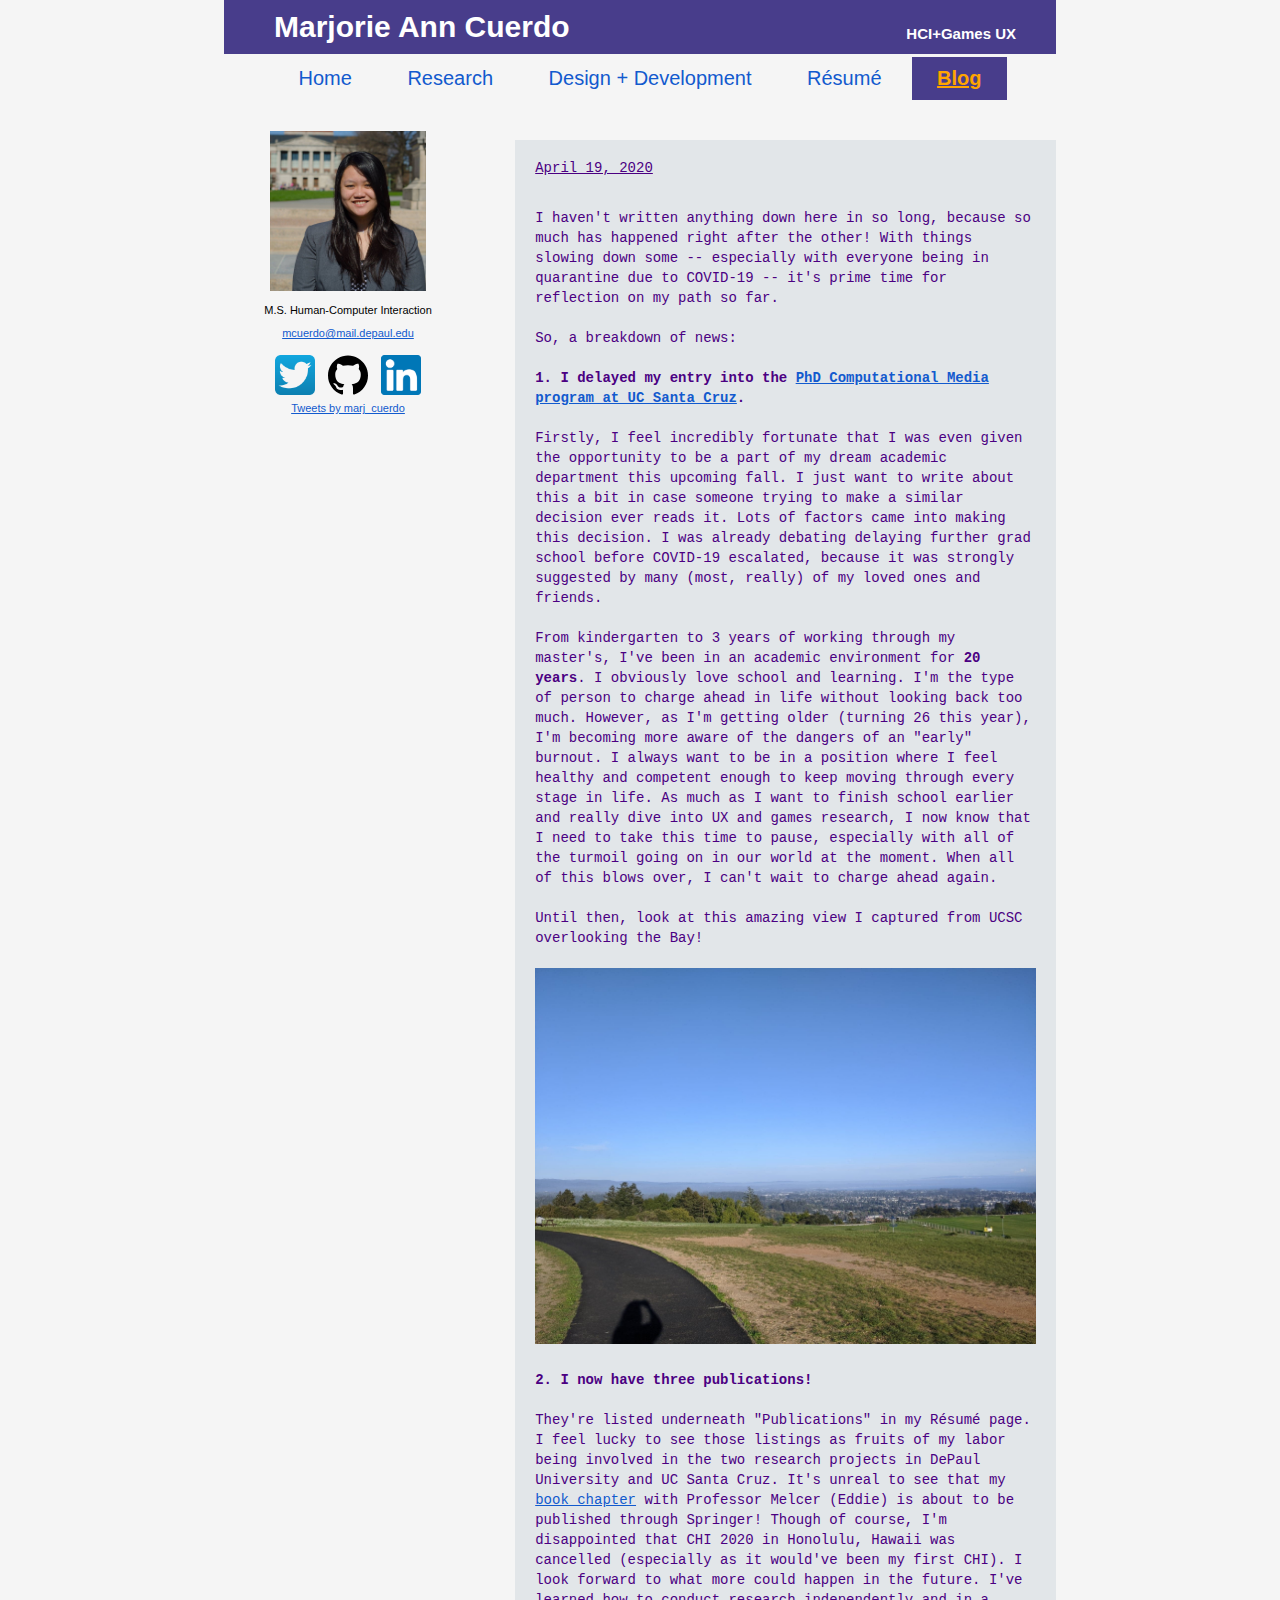
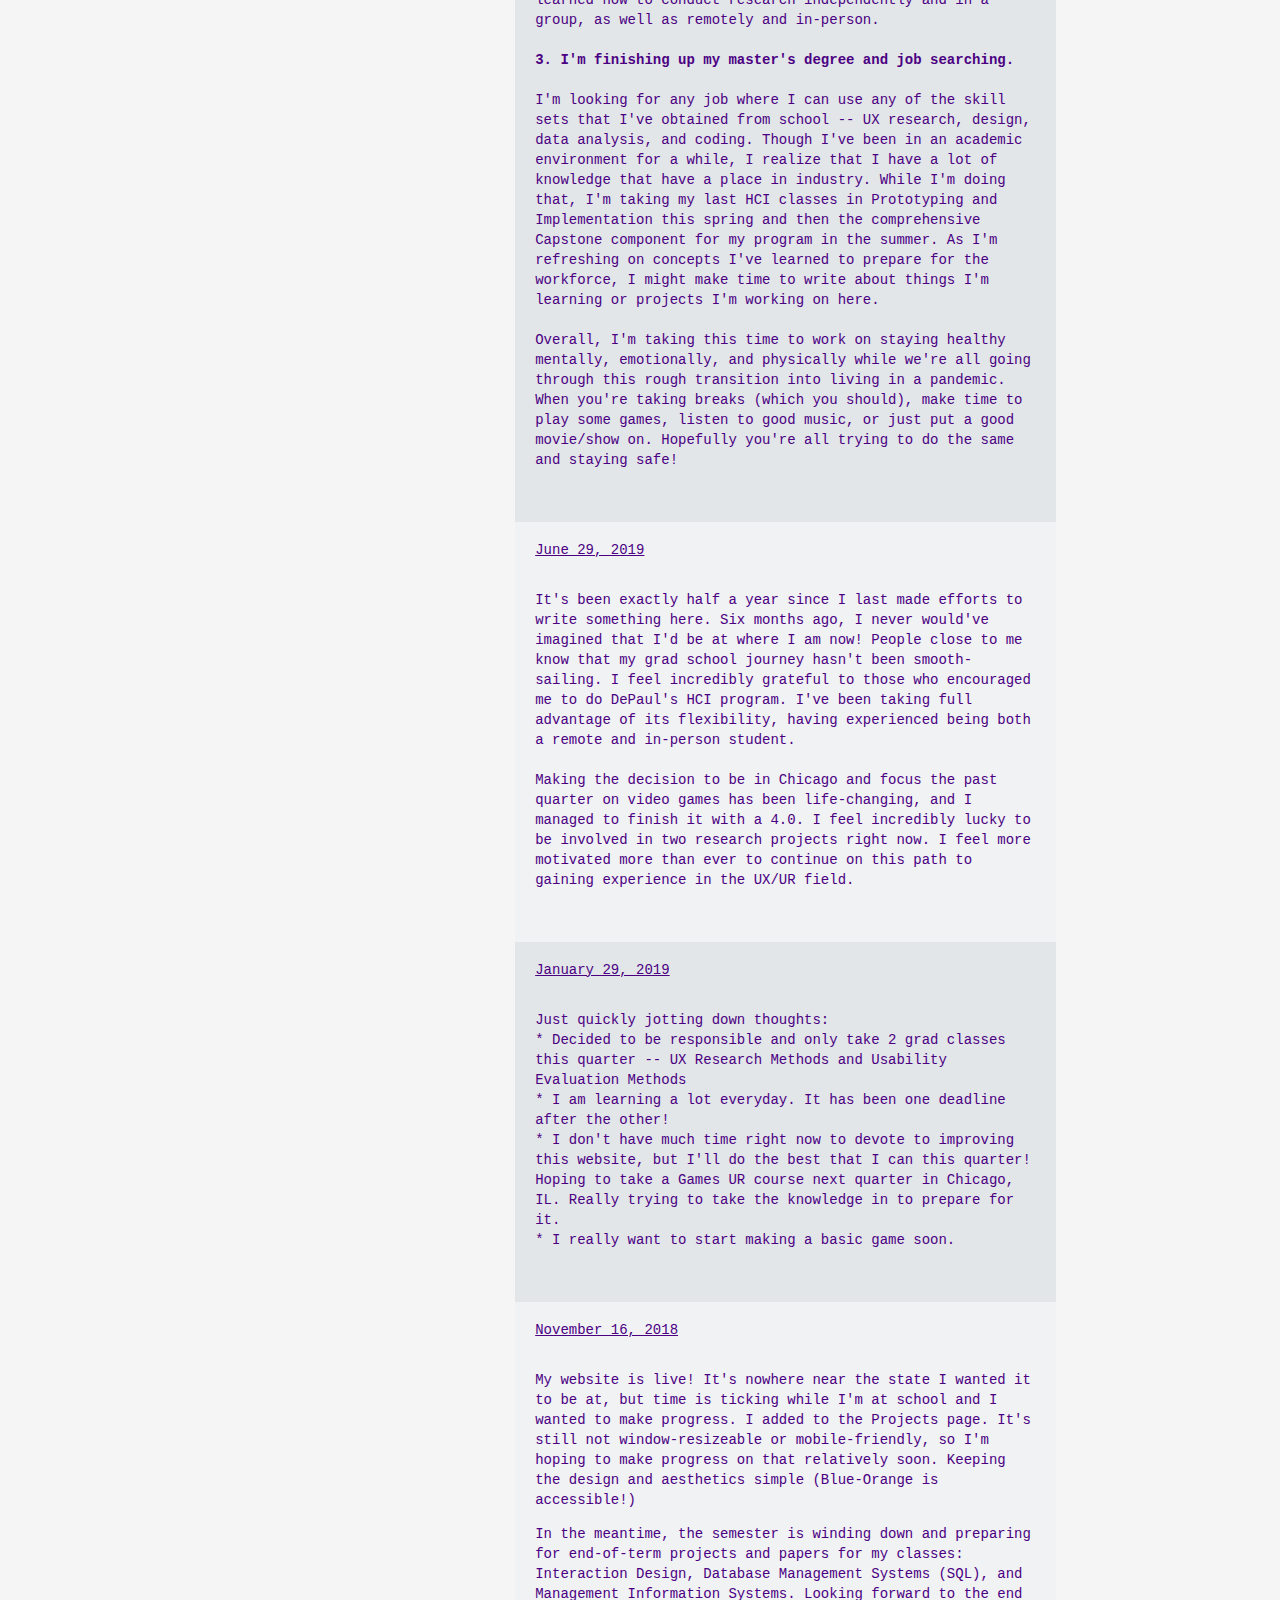
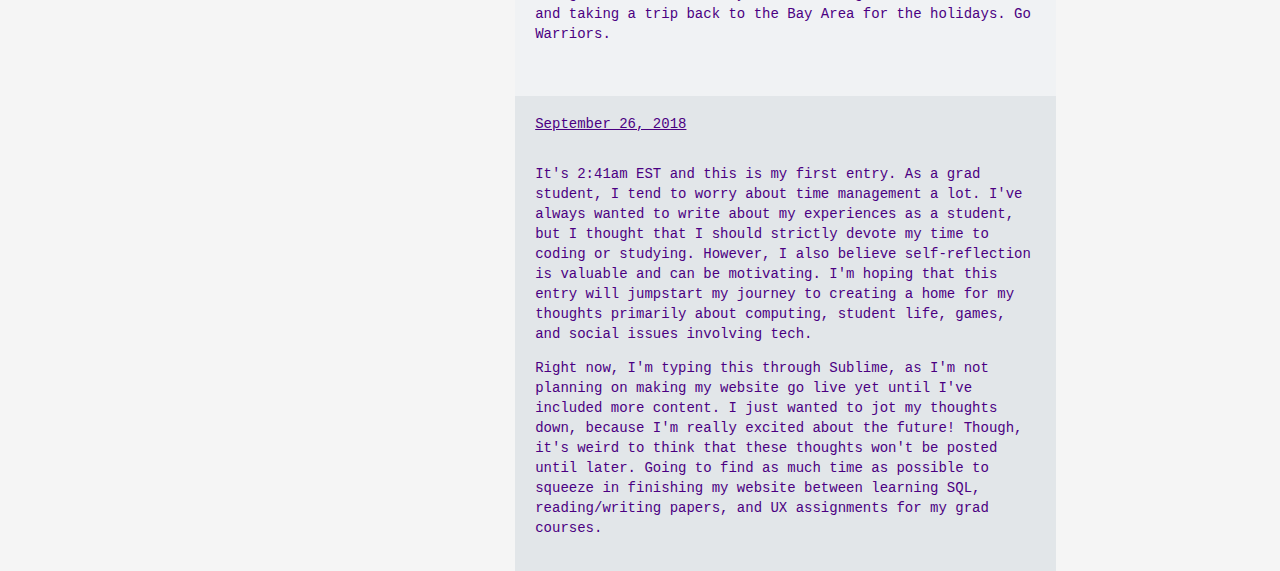
==== blog.html @ 7837b5c7 "Added new blog entry and updated resume and other info" ====
<!DOCTYPE html>
<html lang="en">
	<head>
		<meta charset="utf-8">
			<meta name="viewport" content="width=device-width, initial-scale=1.0, maximum scale=1.0, user-scalable=no">
			<meta name="description" content="Marjorie Cuerdo's website">
			<meta name="author" content=""/>
		<link rel="stylesheet" href="css/blog.css">
		<link rel="shortcut icon" href="images/cuerdo.jpg" />
<link rel="icon" href="images/cuerdo.jpg" />
		<title>Marjorie Ann Cuerdo | Blog</title>
	</head>
	<body>
		<header>
		<script src="nav.js"></script>
	</header>
			<script>			
			for (var i=0; i < document.links.length; i++) {
				if (document.links[i].href == document.URL) {
					document.links[i].className = 'highlight';
				} else if (document.URL == 'https://marjcuerdo.github.io') {
					document.links[i].className = 'highlight';
				} else if (document.links[i].href == 'https://twitter.com/marj_cuerdo?ref_src=twsrc%5Etfw') {

				} else {
					document.links[i].className = '';
				}
			}
			</script>
	<div class="wrapper">
		
		<section id="blog" name="blog">
			<div id="container">
				<div class="cont_1">
					<div id="date">April 19, 2020</div><br>
					<div id="blog_entry"><p>I haven't written anything down here in so long, because so much has happened right after the other! With things slowing down some -- especially with everyone being in quarantine due to COVID-19 -- it's prime time for reflection on my path so far.<br><br>
						So, a breakdown of news:<br><br>
						<b>1. I delayed my entry into the <a href="https://www.soe.ucsc.edu/departments/computational-media" target="_blank">PhD Computational Media program at UC Santa Cruz</a>.</b><br><br>
						 Firstly, I feel incredibly fortunate that I was even given the opportunity to be a part of my dream academic department this upcoming fall. I just want to write about this a bit in case someone trying to make a similar decision ever reads it. Lots of factors came into making this decision. I was already debating delaying further grad school before COVID-19 escalated, because it was strongly suggested by many (most, really) of my loved ones and friends. <br><br>
						 From kindergarten to 3 years of working through my master's, I've been in an academic environment for <b>20 years</b>. I obviously love school and learning. I'm the type of person to charge ahead in life without looking back too much. However, as I'm getting older (turning 26 this year), I'm becoming more aware of the dangers of an "early" burnout. I always want to be in a position where I feel healthy and competent enough to keep moving through every stage in life. As much as I want to finish school earlier and really dive into UX and games research, I now know that I need to take this time to pause, especially with all of the turmoil going on in our world at the moment. When all of this blows over, I can't wait to charge ahead again.<br><br>
						 Until then, look at this amazing view I captured from UCSC overlooking the Bay!<br><br>
						 <img src="images/ucsc.jpg" width="100%" height="100%"><br><br>
						 <b>2. I now have three publications!</b><br><br>
						 They're listed underneath "Publications" in my Résumé page. I feel lucky to see those listings as fruits of my labor being involved in the two research projects in DePaul University and UC Santa Cruz. It's unreal to see that my <a href="https://www.springer.com/gp/book/9783030376420" target="_blank">book chapter</a> with Professor Melcer (Eddie) is about to be published through Springer! Though of course, I'm disappointed that CHI 2020 in Honolulu, Hawaii was cancelled (especially as it would've been my first CHI). I look forward to what more could happen in the future. I've learned how to conduct research independently and in a group, as well as remotely and in-person.<br><br>
						 <b>3. I'm finishing up my master's degree and job searching.</b><br><br>
						 I'm looking for any job where I can use any of the skill sets that I've obtained from school -- UX research, design, data analysis, and coding. Though I've been in an academic environment for a while, I realize that I have a lot of knowledge that have a place in industry. While I'm doing that, I'm taking my last HCI classes in Prototyping and Implementation this spring and then the comprehensive Capstone component for my program in the summer. As I'm refreshing on concepts I've learned to prepare for the workforce, I might make time to write about things I'm learning or projects I'm working on here.<br><br>
						 Overall, I'm taking this time to work on staying healthy mentally, emotionally, and physically while we're all going through this rough transition into living in a pandemic. When you're taking breaks (which you should), make time to play some games, listen to good music, or just put a good movie/show on. Hopefully you're all trying to do the same and staying safe!
					</p></div><br>
				</div>
				<div class="cont_2">
					<div id="date">June 29, 2019</div><br>
					<div id="blog_entry"><p>It's been exactly half a year since I last made efforts to write something here. Six months ago, I never would've imagined that I'd be at where I am now! People close to me know that my grad school journey hasn't been smooth-sailing. I feel incredibly grateful to those who encouraged me to do DePaul's HCI program. I've been taking full advantage of its flexibility, having experienced being both a remote and in-person student.<br><br>
					Making the decision to be in Chicago and focus the past quarter on video games has been life-changing, and I managed to finish it with a 4.0. I feel incredibly lucky to be involved in two research projects right now. I feel more motivated more than ever to continue on this path to gaining experience in the UX/UR field.</p></div><br>
				</div>
				<div class="cont_1">
					<div id="date">January 29, 2019</div><br>
					<div id="blog_entry"><p>Just quickly jotting down thoughts:<br>
					* Decided to be responsible and only take 2 grad classes this quarter -- UX Research Methods and Usability Evaluation Methods<br>
					* I am learning a lot everyday. It has been one deadline after the other!<br>
					* I don't have much time right now to devote to improving this website, but I'll do the best that I can this quarter! Hoping to take a Games UR course next quarter in Chicago, IL. Really trying to take the knowledge in to prepare for it.<br>
					* I really want to start making a basic game soon.</p></div><br>
				</div>
				<div class="cont_2">
					<div id="date">November 16, 2018</div><br>
					<div id="blog_entry"><p>My website is live! It's nowhere near the state I wanted it to be at, but time is ticking while I'm at school and I wanted to make progress. I added to the Projects page. It's still not window-resizeable or mobile-friendly, so I'm hoping to make progress on that relatively soon. Keeping the design and aesthetics simple (Blue-Orange is accessible!)</p><p>In the meantime, the semester is winding down and preparing for end-of-term projects and papers for my classes: Interaction Design, Database Management Systems (SQL), and Management Information Systems. Looking forward to the end and taking a trip back to the Bay Area for the holidays. Go Warriors.</p></div><br>
				</div>

				<div class="cont_1">
					<div id="date">September 26, 2018</div><br>
					<div id="blog_entry"><p>It's 2:41am EST and this is my first entry. As a grad student, I tend to worry about time management a lot. I've always wanted to write about my experiences as a student, but I thought that I should strictly devote my time to coding or studying. However, I also believe self-reflection is valuable and can be motivating. I'm hoping that this entry will jumpstart my journey to creating a home for my thoughts primarily about computing, student life, games, and social issues involving tech.</p><p>Right now, I'm typing this through Sublime, as I'm not planning on making my website go live yet until I've included more content. I just wanted to jot my thoughts down, because I'm really excited about the future! Though, it's weird to think that these thoughts won't be posted until later. Going to find as much time as possible to squeeze in finishing my website between learning SQL, reading/writing papers, and UX assignments for my grad courses.</p>
					</div>
				</div>	
			</div>
		</section>
		<script src="about.js"></script>
	</div>
	</body>
</html>
---- css/blog.css ----
body {
	background-color: #F5F5F5;
}

a {
		color: #125ace;
}

a:hover {
		color: orange;
}

#date {
	text-decoration: underline;
	font-family: "Lucida Sans Typewriter", "Lucida Console", monaco, "Bitstream Vera Sans Mono", monospace;
	font-size: 14px; 
	color: 	#4B0082;
}

#blog {
	width: 65%;
	float: right;
	padding-top: 30px;
	text-align: left;
	text-decoration: none;
	font-family: "Helvetica Neue", Helvetica, Arial, sans-serif;
}

.cont_1 {
	background-color: #e2e6e9;
	text-align: left;
	padding: 20px;
}

.cont_2 {
	background-color: #f0f2f4;
	text-align: left;
	padding: 20px;
}

#blog_entry {
	font-family: "Lucida Sans Typewriter", "Lucida Console", monaco, "Bitstream Vera Sans Mono", monospace;
	font-size: 14px; 
	font-style: normal; 
	font-variant: normal; 
	font-weight: 400; 
	line-height: 20px; 
	color: 	#4B0082;
}

#container {
	padding-top: 10px;
	width: 100%;
	font-family: "Helvetica Neue", Helvetica, Arial, sans-serif;
	display: table-cell;
	text-align: center;
	text-decoration: none;
}

@media screen and (max-width: 800px) {
	.wrapper {
		width: 100%;
		left:0;
		right: 0;
		position: absolute;
	}

	#blog {
		margin-top: 50px;
		width: 100%;
		float: none;
	}
	

}
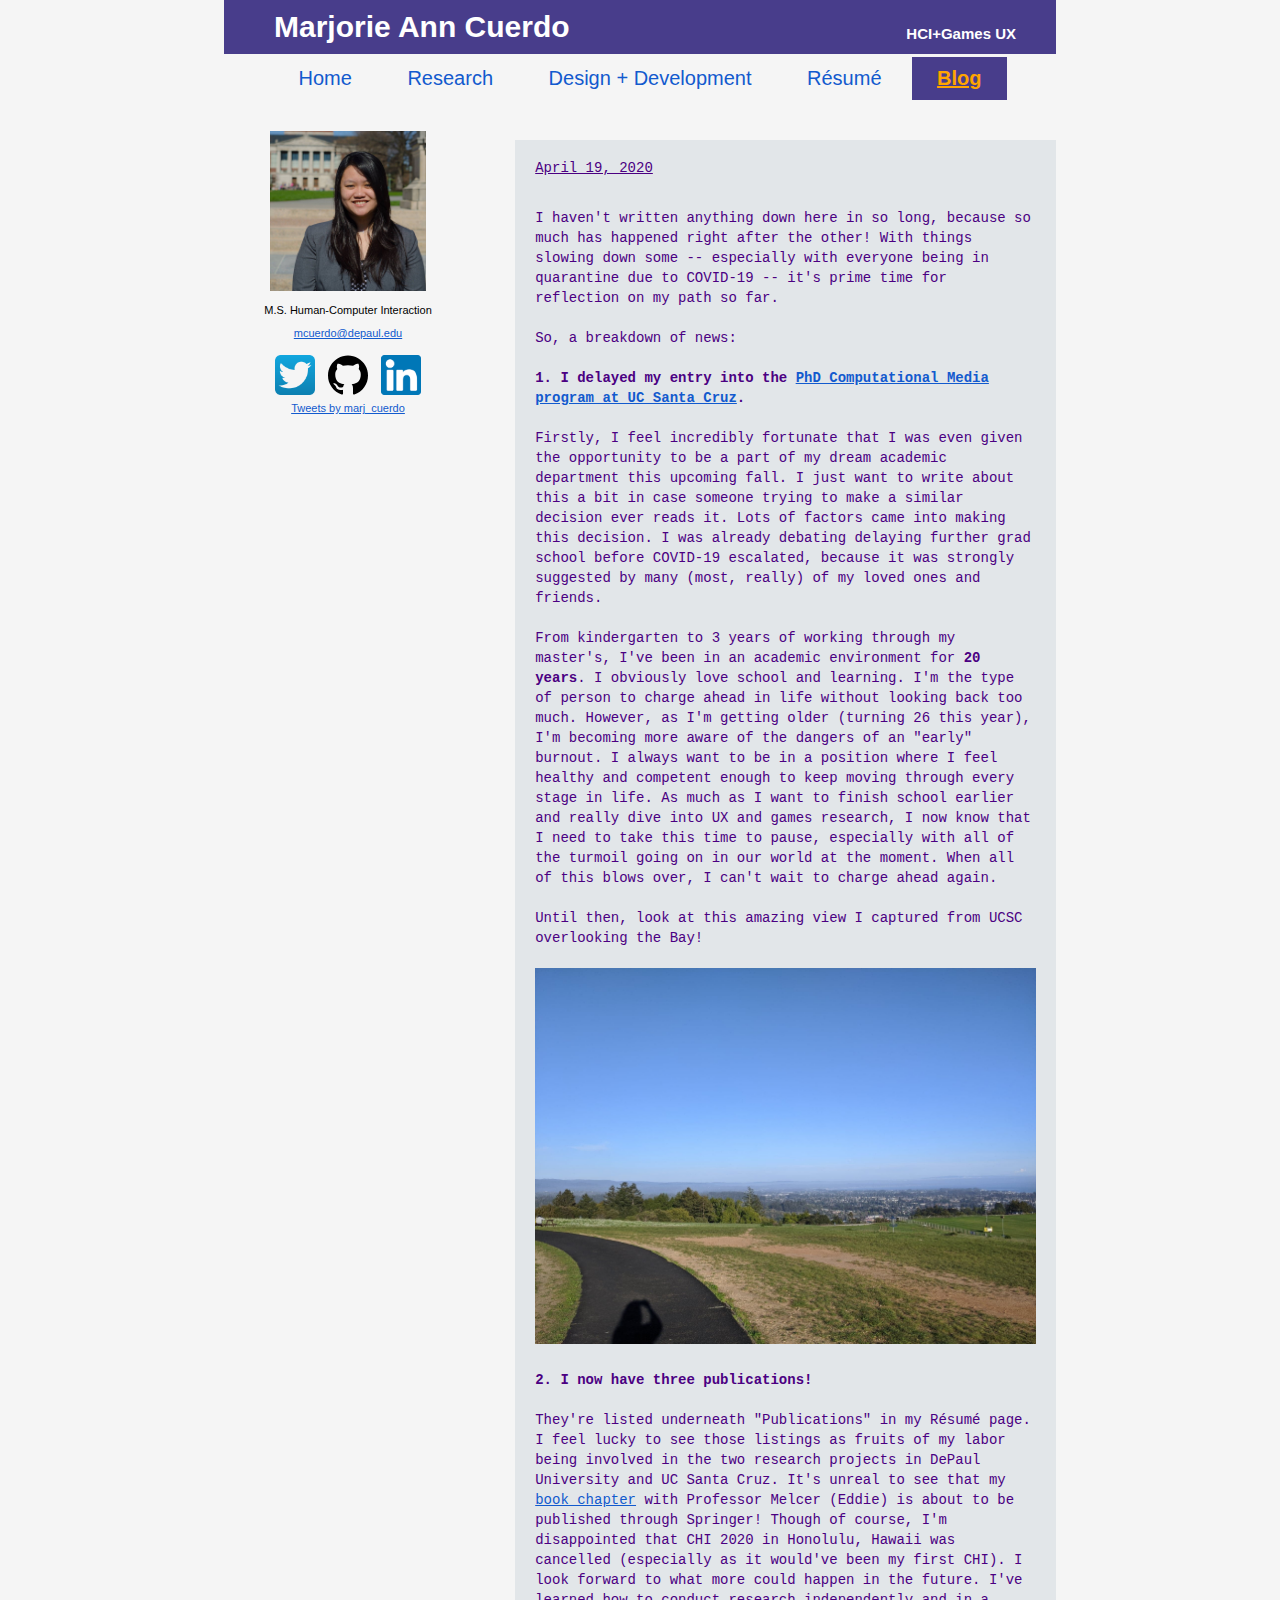
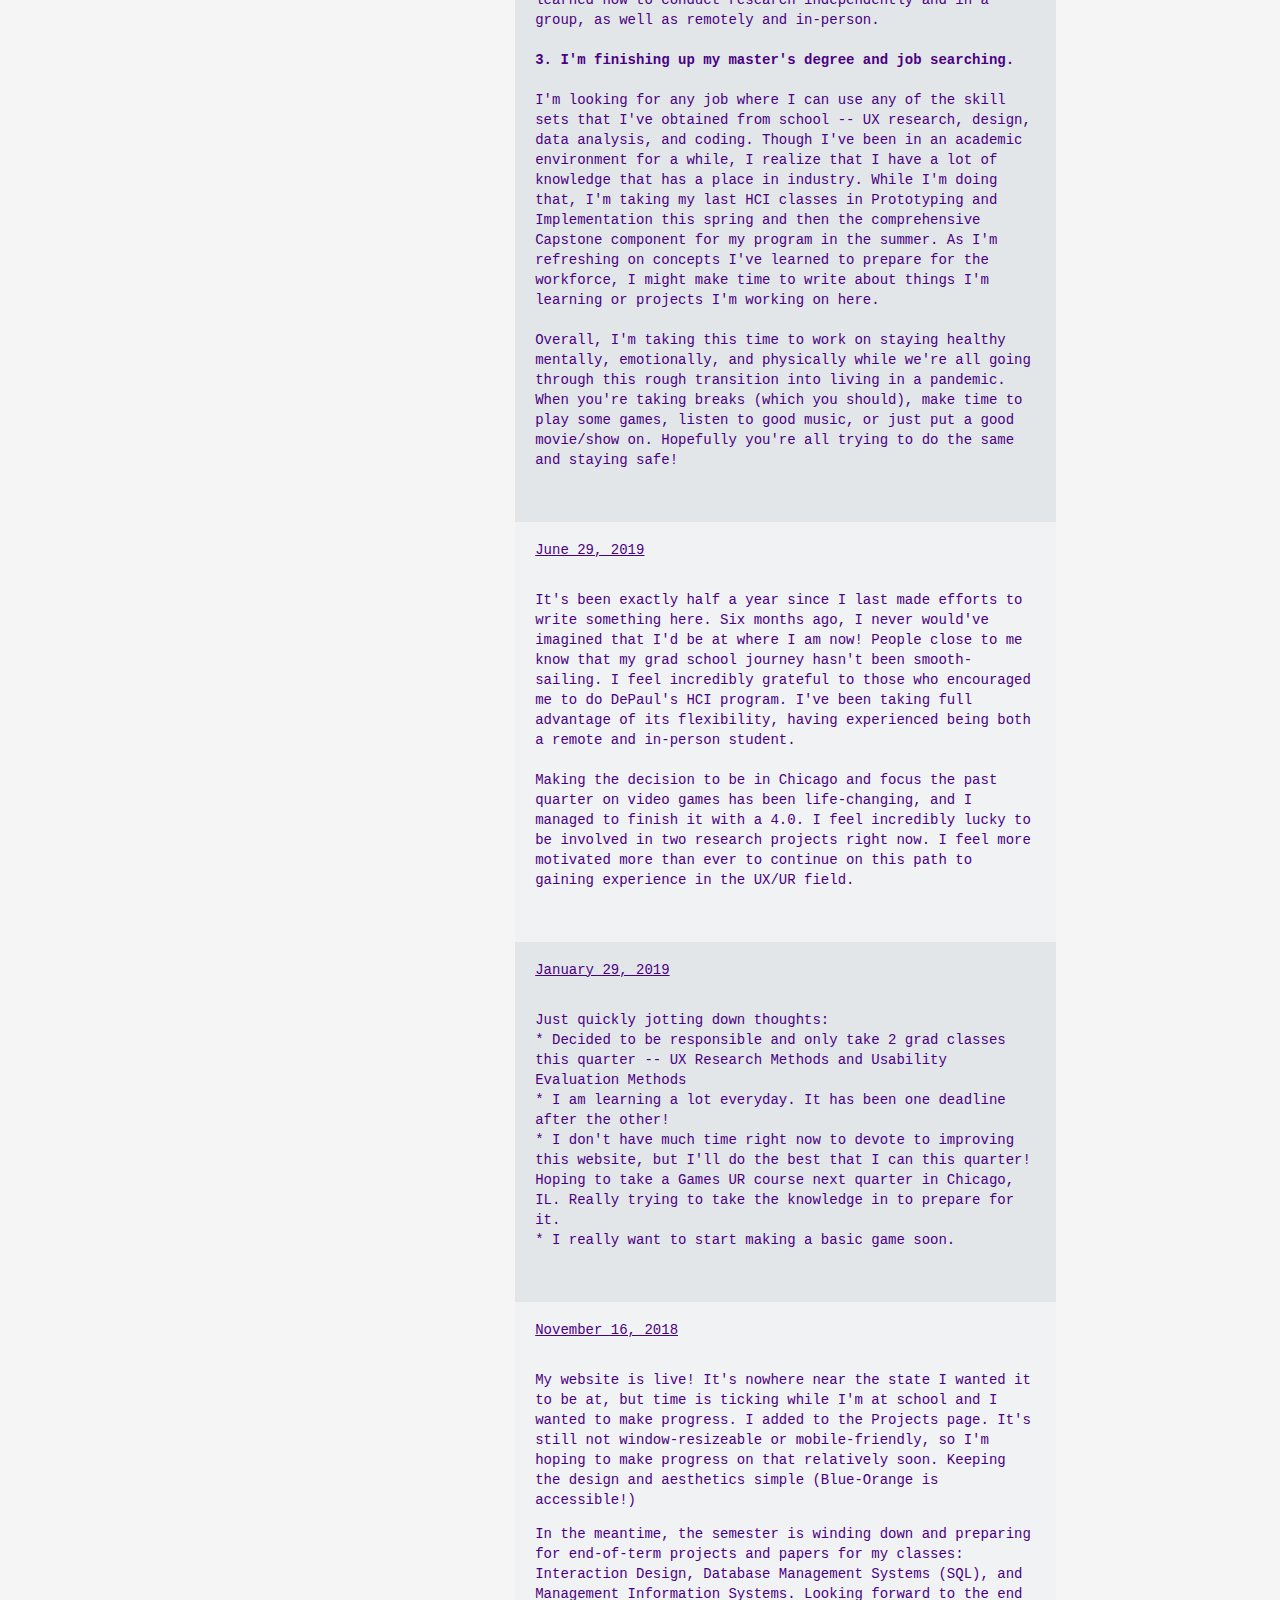
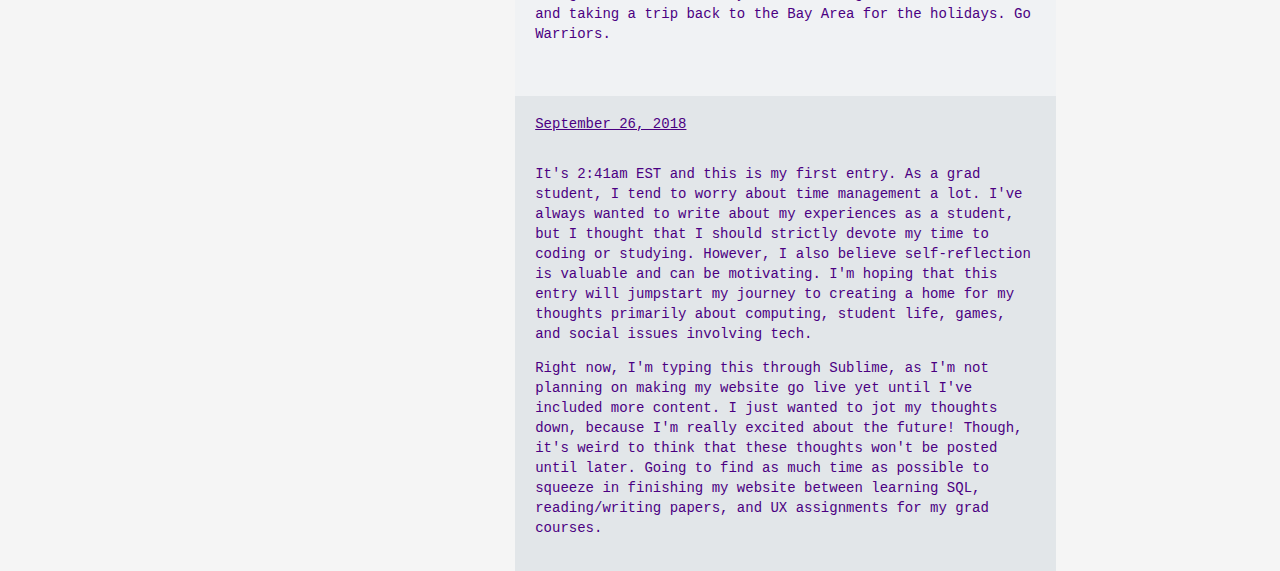
==== commit dc4c6e1f: "Updated publication links to libraries" ====
--- a/blog.html
+++ b/blog.html
@@ -43,7 +43,7 @@
 						 <b>2. I now have three publications!</b><br><br>
 						 They're listed underneath "Publications" in my Résumé page. I feel lucky to see those listings as fruits of my labor being involved in the two research projects in DePaul University and UC Santa Cruz. It's unreal to see that my <a href="https://www.springer.com/gp/book/9783030376420" target="_blank">book chapter</a> with Professor Melcer (Eddie) is about to be published through Springer! Though of course, I'm disappointed that CHI 2020 in Honolulu, Hawaii was cancelled (especially as it would've been my first CHI). I look forward to what more could happen in the future. I've learned how to conduct research independently and in a group, as well as remotely and in-person.<br><br>
 						 <b>3. I'm finishing up my master's degree and job searching.</b><br><br>
-						 I'm looking for any job where I can use any of the skill sets that I've obtained from school -- UX research, design, data analysis, and coding. Though I've been in an academic environment for a while, I realize that I have a lot of knowledge that have a place in industry. While I'm doing that, I'm taking my last HCI classes in Prototyping and Implementation this spring and then the comprehensive Capstone component for my program in the summer. As I'm refreshing on concepts I've learned to prepare for the workforce, I might make time to write about things I'm learning or projects I'm working on here.<br><br>
+						 I'm looking for any job where I can use any of the skill sets that I've obtained from school -- UX research, design, data analysis, and coding. Though I've been in an academic environment for a while, I realize that I have a lot of knowledge that has a place in industry. While I'm doing that, I'm taking my last HCI classes in Prototyping and Implementation this spring and then the comprehensive Capstone component for my program in the summer. As I'm refreshing on concepts I've learned to prepare for the workforce, I might make time to write about things I'm learning or projects I'm working on here.<br><br>
 						 Overall, I'm taking this time to work on staying healthy mentally, emotionally, and physically while we're all going through this rough transition into living in a pandemic. When you're taking breaks (which you should), make time to play some games, listen to good music, or just put a good movie/show on. Hopefully you're all trying to do the same and staying safe!
 					</p></div><br>
 				</div>
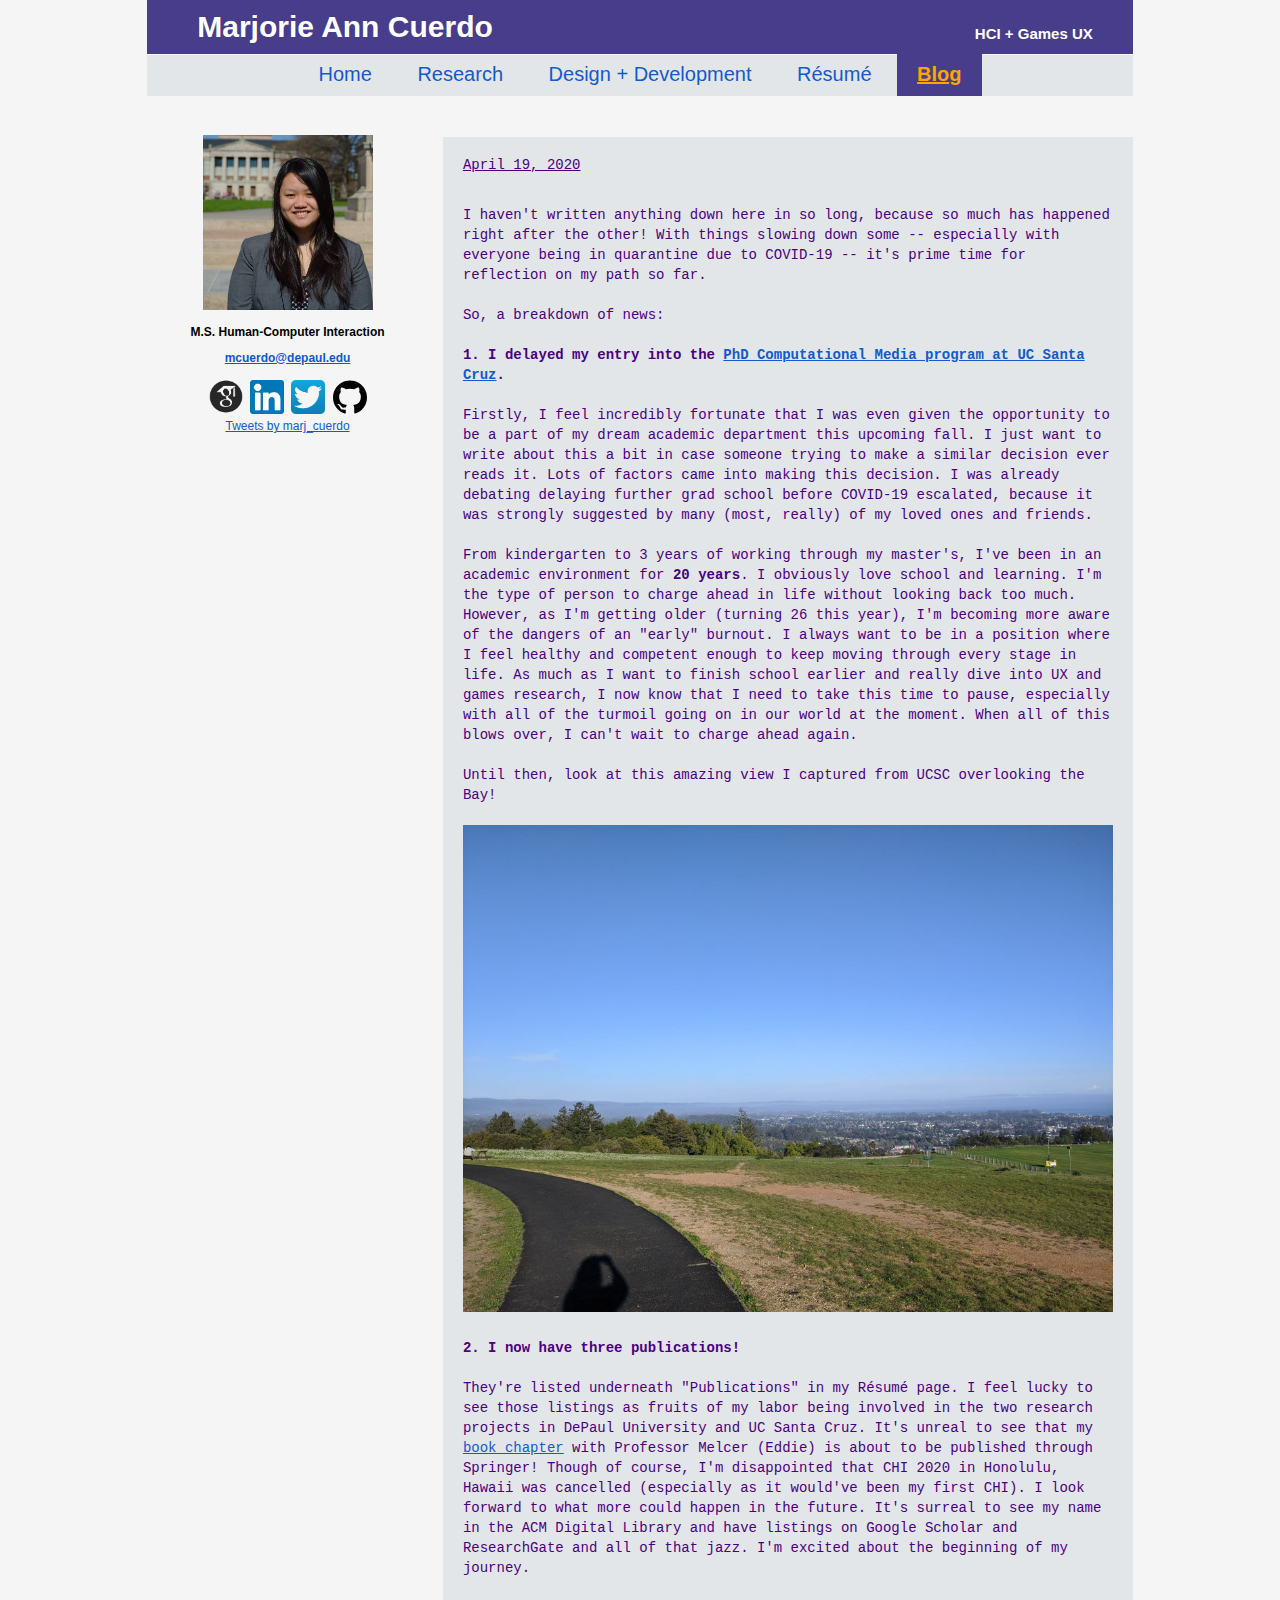
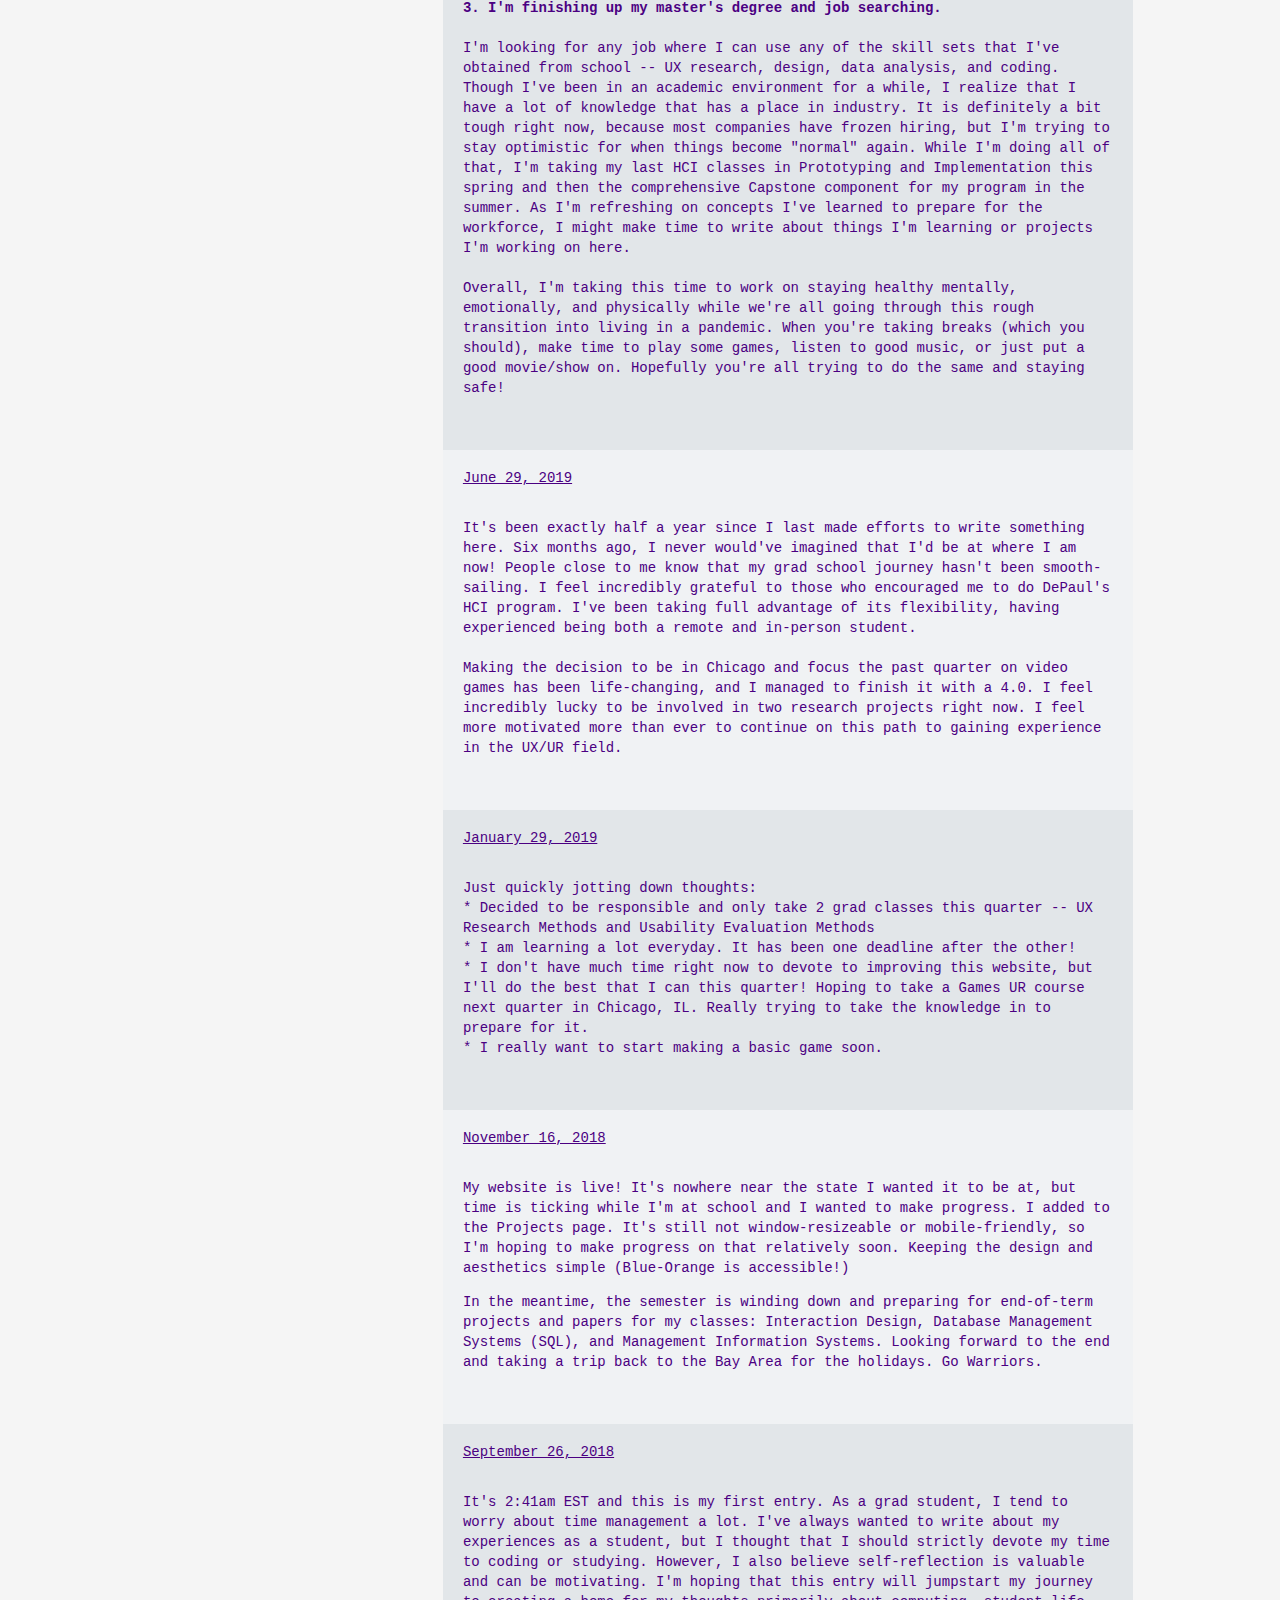
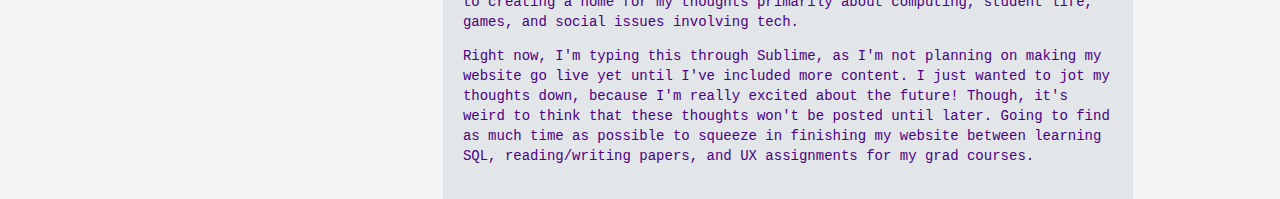
==== commit 79a228ef: "Updated view sizing and nav appearance" ====
--- a/blog.html
+++ b/blog.html
@@ -41,9 +41,9 @@
 						 Until then, look at this amazing view I captured from UCSC overlooking the Bay!<br><br>
 						 <img src="images/ucsc.jpg" width="100%" height="100%"><br><br>
 						 <b>2. I now have three publications!</b><br><br>
-						 They're listed underneath "Publications" in my Résumé page. I feel lucky to see those listings as fruits of my labor being involved in the two research projects in DePaul University and UC Santa Cruz. It's unreal to see that my <a href="https://www.springer.com/gp/book/9783030376420" target="_blank">book chapter</a> with Professor Melcer (Eddie) is about to be published through Springer! Though of course, I'm disappointed that CHI 2020 in Honolulu, Hawaii was cancelled (especially as it would've been my first CHI). I look forward to what more could happen in the future. I've learned how to conduct research independently and in a group, as well as remotely and in-person.<br><br>
+						 They're listed underneath "Publications" in my Résumé page. I feel lucky to see those listings as fruits of my labor being involved in the two research projects in DePaul University and UC Santa Cruz. It's unreal to see that my <a href="https://www.springer.com/gp/book/9783030376420" target="_blank">book chapter</a> with Professor Melcer (Eddie) is about to be published through Springer! Though of course, I'm disappointed that CHI 2020 in Honolulu, Hawaii was cancelled (especially as it would've been my first CHI). I look forward to what more could happen in the future. It's surreal to see my name in the ACM Digital Library and have listings on Google Scholar and ResearchGate and all of that jazz. I'm excited about the beginning of my journey.<br><br>
 						 <b>3. I'm finishing up my master's degree and job searching.</b><br><br>
-						 I'm looking for any job where I can use any of the skill sets that I've obtained from school -- UX research, design, data analysis, and coding. Though I've been in an academic environment for a while, I realize that I have a lot of knowledge that has a place in industry. While I'm doing that, I'm taking my last HCI classes in Prototyping and Implementation this spring and then the comprehensive Capstone component for my program in the summer. As I'm refreshing on concepts I've learned to prepare for the workforce, I might make time to write about things I'm learning or projects I'm working on here.<br><br>
+						 I'm looking for any job where I can use any of the skill sets that I've obtained from school -- UX research, design, data analysis, and coding. Though I've been in an academic environment for a while, I realize that I have a lot of knowledge that has a place in industry. It is definitely a bit tough right now, because most companies have frozen hiring, but I'm trying to stay optimistic for when things become "normal" again. While I'm doing all of that, I'm taking my last HCI classes in Prototyping and Implementation this spring and then the comprehensive Capstone component for my program in the summer. As I'm refreshing on concepts I've learned to prepare for the workforce, I might make time to write about things I'm learning or projects I'm working on here.<br><br>
 						 Overall, I'm taking this time to work on staying healthy mentally, emotionally, and physically while we're all going through this rough transition into living in a pandemic. When you're taking breaks (which you should), make time to play some games, listen to good music, or just put a good movie/show on. Hopefully you're all trying to do the same and staying safe!
 					</p></div><br>
 				</div>
--- a/css/blog.css
+++ b/css/blog.css
@@ -18,9 +18,9 @@
 }
 
 #blog {
-	width: 65%;
+	width: 70%;
 	float: right;
-	padding-top: 30px;
+	padding-top: 16px;
 	text-align: left;
 	text-decoration: none;
 	font-family: "Helvetica Neue", Helvetica, Arial, sans-serif;
@@ -49,7 +49,7 @@
 }
 
 #container {
-	padding-top: 10px;
+	padding-top: 25px;
 	width: 100%;
 	font-family: "Helvetica Neue", Helvetica, Arial, sans-serif;
 	display: table-cell;
@@ -57,7 +57,7 @@
 	text-decoration: none;
 }
 
-@media screen and (max-width: 800px) {
+@media screen and (max-width: 1000px) {
 	.wrapper {
 		width: 100%;
 		left:0;
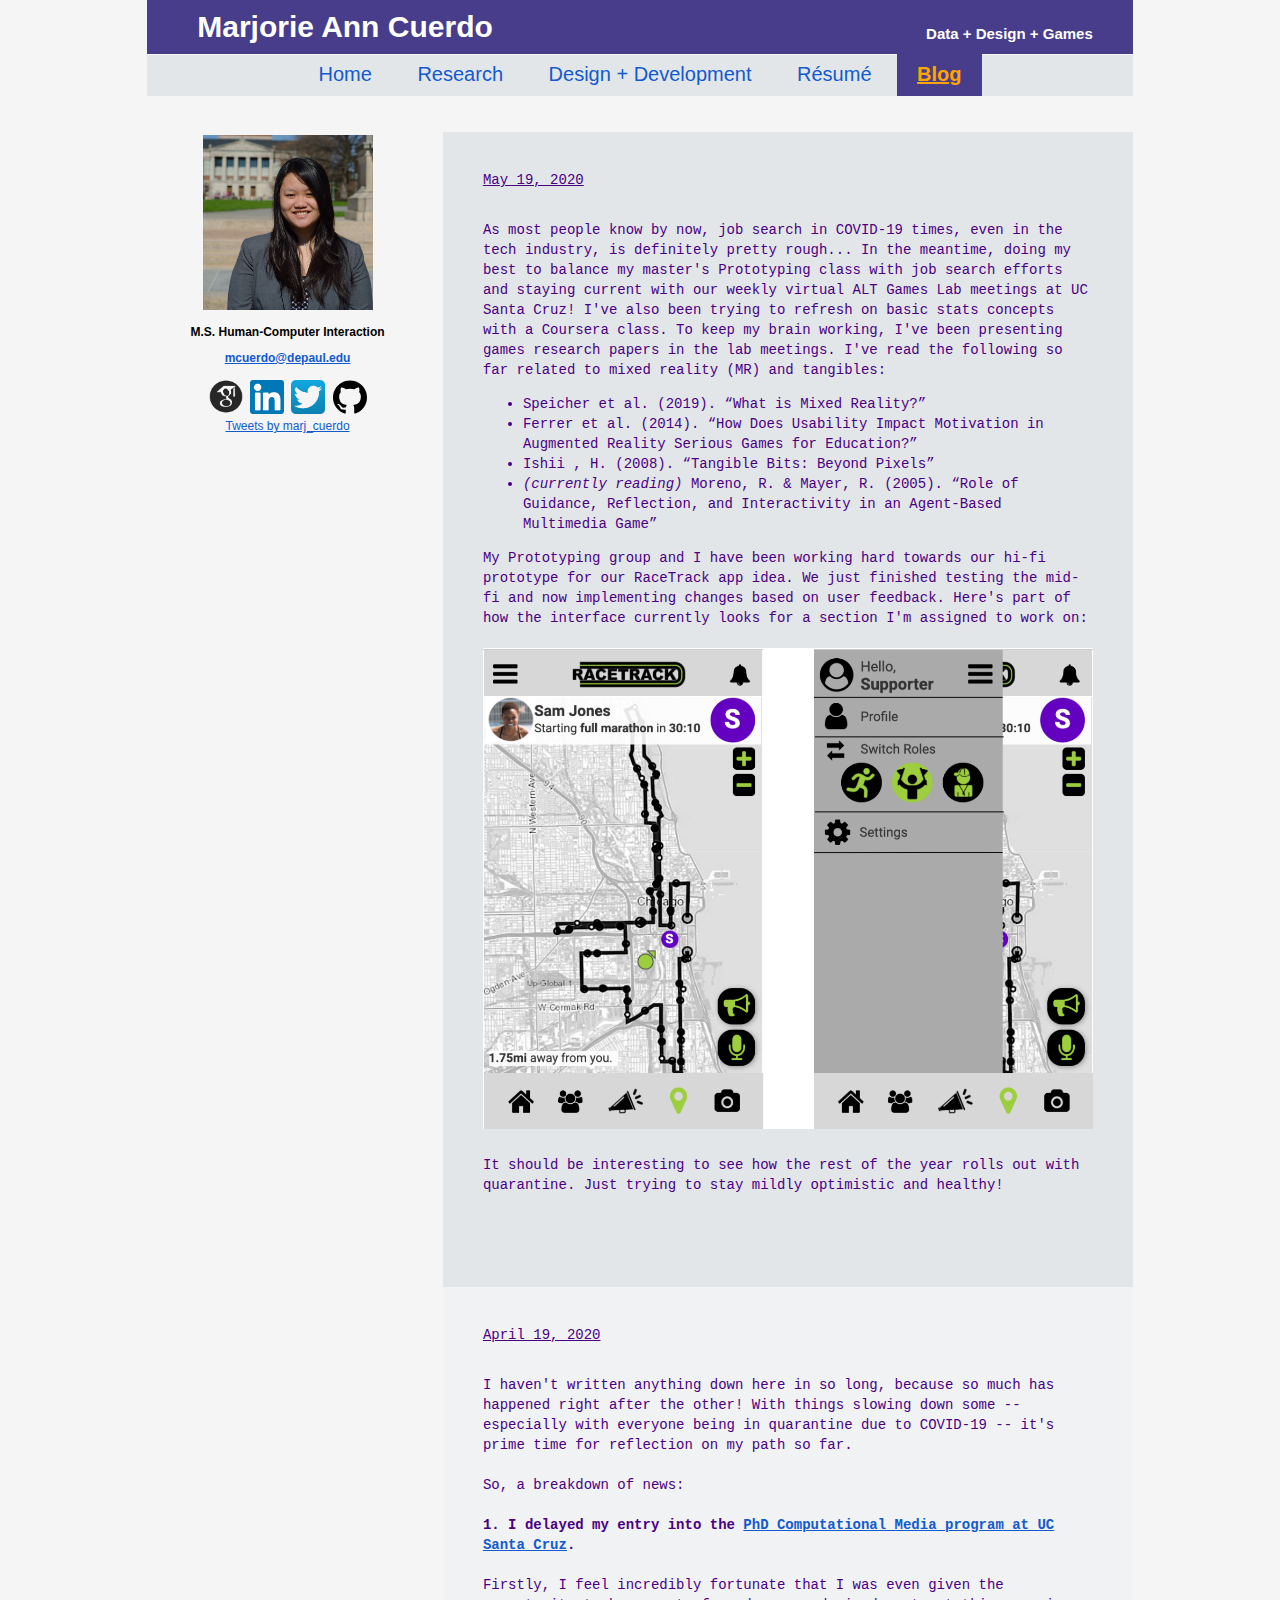
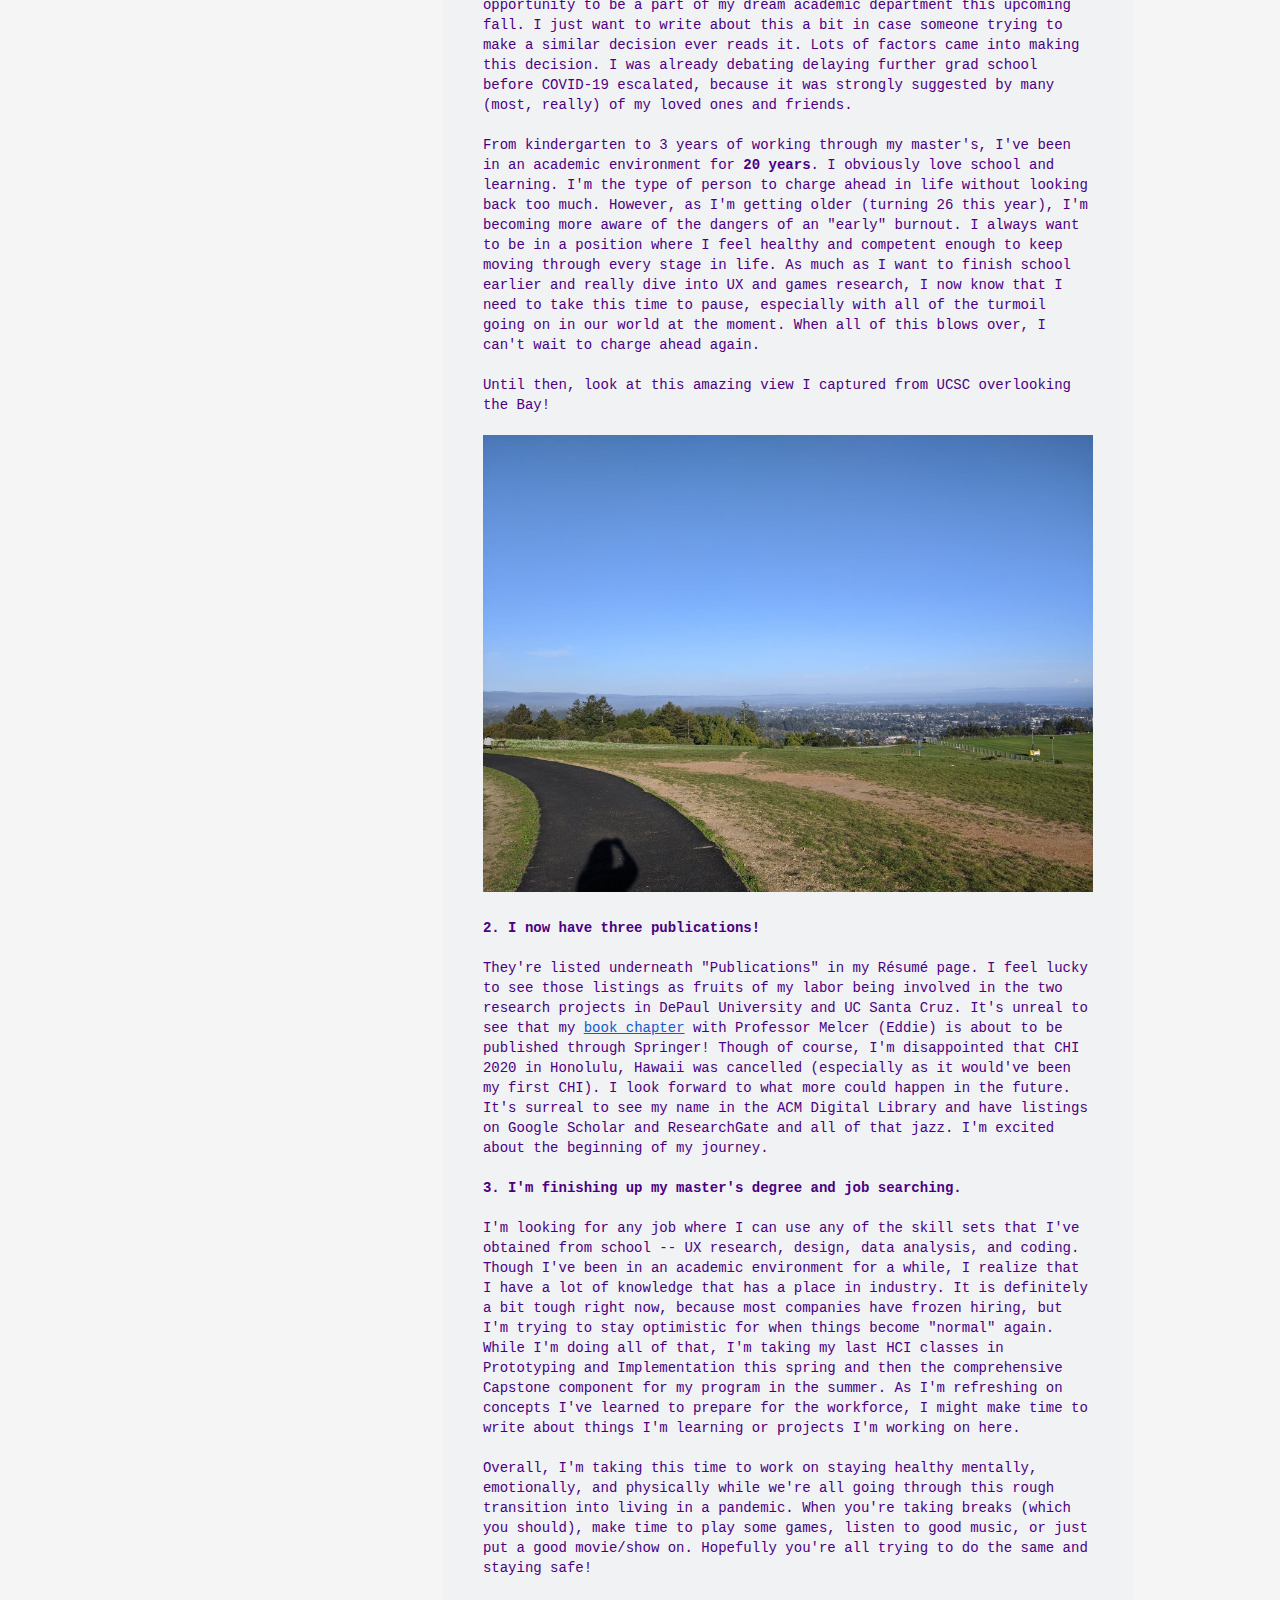
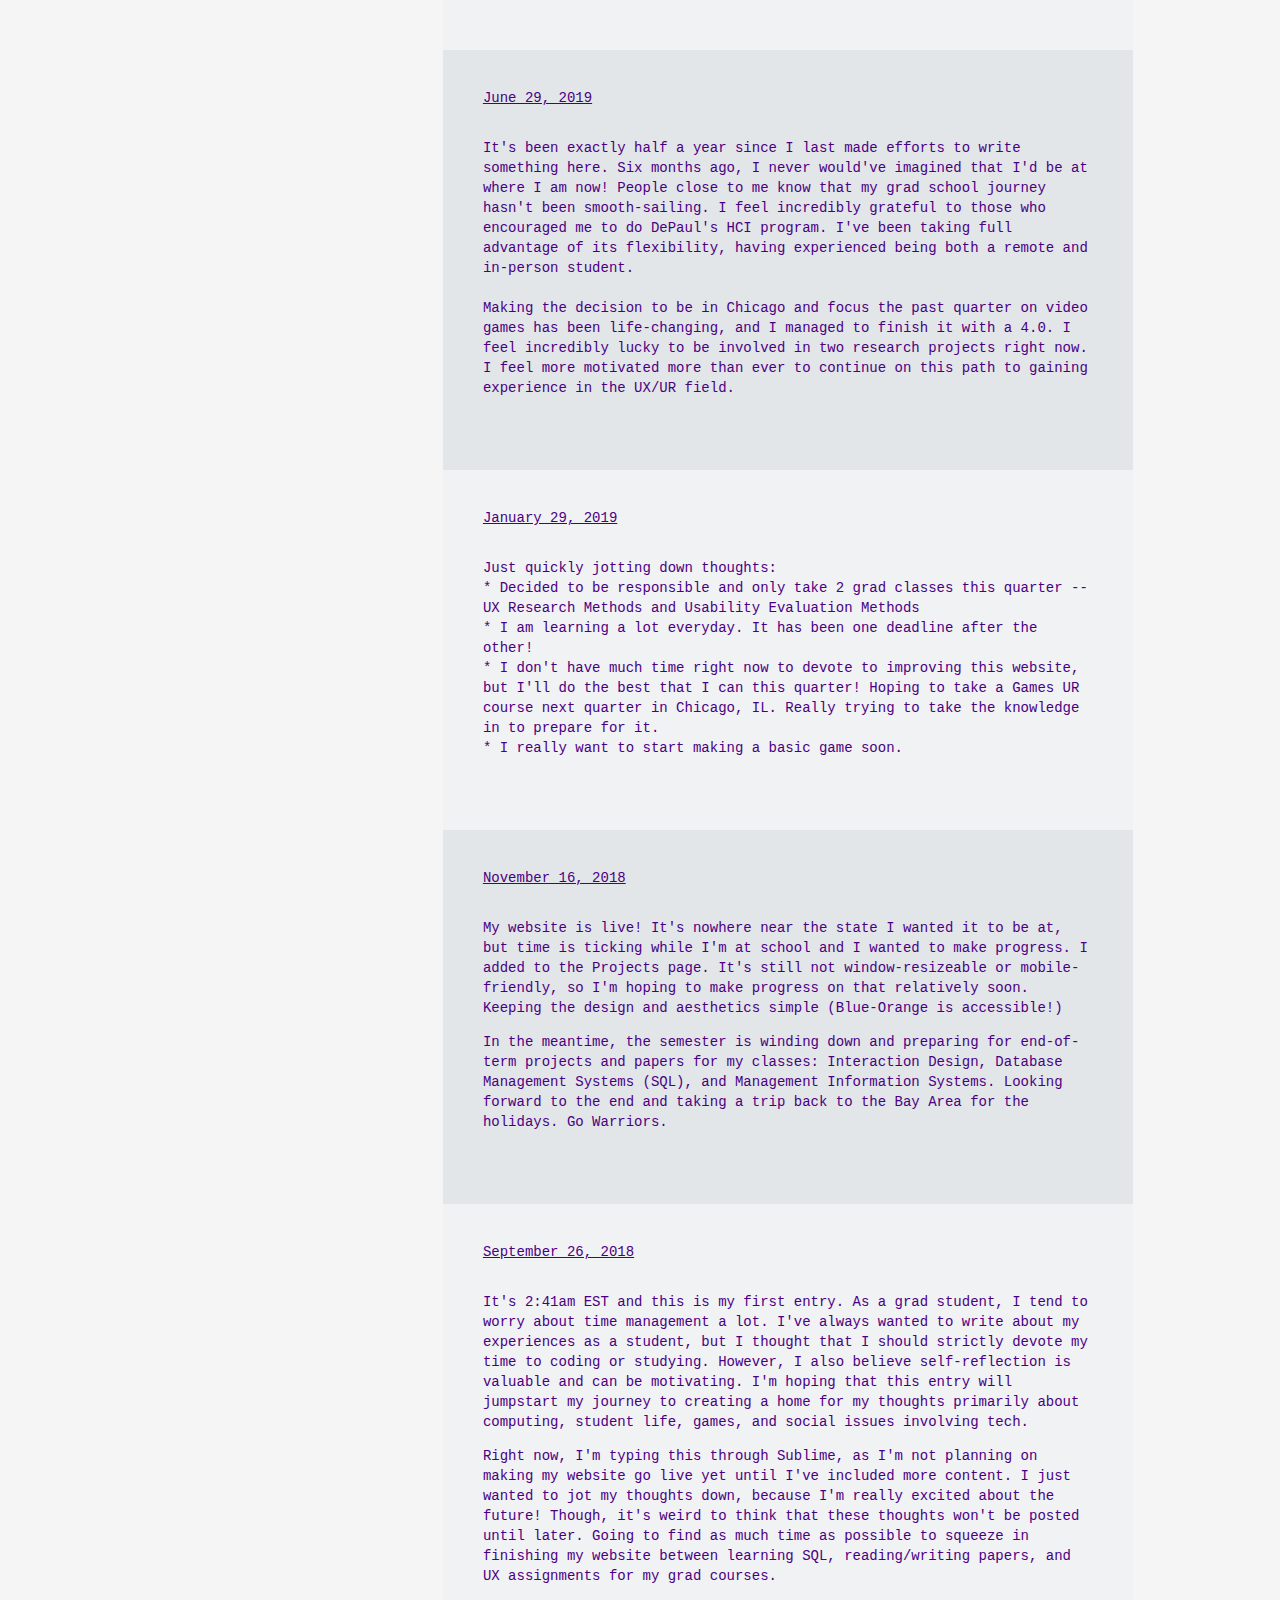
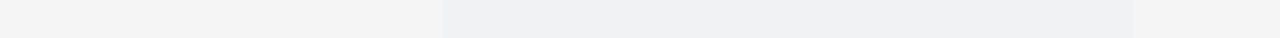
==== commit 503aca1d: "New blog post and updated RaceTrack image" ====
--- a/blog.html
+++ b/blog.html
@@ -32,6 +32,20 @@
 		<section id="blog" name="blog">
 			<div id="container">
 				<div class="cont_1">
+					<div id="date">May 19, 2020</div><br>
+					<div id="blog_entry"><p>As most people know by now, job search in COVID-19 times, even in the tech industry, is definitely pretty rough... In the meantime, doing my best to balance my master's Prototyping class with job search efforts and staying current with our weekly virtual ALT Games Lab meetings at UC Santa Cruz! I've also been trying to refresh on basic stats concepts with a Coursera class. To keep my brain working, I've been presenting games research papers in the lab meetings. I've read the following so far related to mixed reality (MR) and tangibles:
+						<ul>
+							<li>Speicher et al. (2019). “What is Mixed Reality?”</li>
+							<li>Ferrer et al. (2014). “How Does Usability Impact Motivation in Augmented Reality Serious Games for Education?”</li>
+							<li>Ishii , H. (2008). “Tangible Bits: Beyond Pixels”</li>
+							<li><i>(currently reading)</i> Moreno, R. & Mayer, R. (2005). “Role of Guidance, Reflection, and Interactivity in an Agent-Based Multimedia Game”</li>
+						</ul>
+					My Prototyping group and I have been working hard towards our hi-fi prototype for our RaceTrack app idea. We just finished testing the mid-fi and now implementing changes based on user feedback. Here's part of how the interface currently looks for a section I'm assigned to work on:<br><br>
+					<img src="images/rt_supporter.png" width="100%" height="100%"><br><br>
+					It should be interesting to see how the rest of the year rolls out with quarantine. Just trying to stay mildly optimistic and healthy!<br><br> 
+					</p></div><br>
+				</div>
+				<div class="cont_2">
 					<div id="date">April 19, 2020</div><br>
 					<div id="blog_entry"><p>I haven't written anything down here in so long, because so much has happened right after the other! With things slowing down some -- especially with everyone being in quarantine due to COVID-19 -- it's prime time for reflection on my path so far.<br><br>
 						So, a breakdown of news:<br><br>
@@ -47,12 +61,12 @@
 						 Overall, I'm taking this time to work on staying healthy mentally, emotionally, and physically while we're all going through this rough transition into living in a pandemic. When you're taking breaks (which you should), make time to play some games, listen to good music, or just put a good movie/show on. Hopefully you're all trying to do the same and staying safe!
 					</p></div><br>
 				</div>
-				<div class="cont_2">
+				<div class="cont_1">
 					<div id="date">June 29, 2019</div><br>
 					<div id="blog_entry"><p>It's been exactly half a year since I last made efforts to write something here. Six months ago, I never would've imagined that I'd be at where I am now! People close to me know that my grad school journey hasn't been smooth-sailing. I feel incredibly grateful to those who encouraged me to do DePaul's HCI program. I've been taking full advantage of its flexibility, having experienced being both a remote and in-person student.<br><br>
 					Making the decision to be in Chicago and focus the past quarter on video games has been life-changing, and I managed to finish it with a 4.0. I feel incredibly lucky to be involved in two research projects right now. I feel more motivated more than ever to continue on this path to gaining experience in the UX/UR field.</p></div><br>
 				</div>
-				<div class="cont_1">
+				<div class="cont_2">
 					<div id="date">January 29, 2019</div><br>
 					<div id="blog_entry"><p>Just quickly jotting down thoughts:<br>
 					* Decided to be responsible and only take 2 grad classes this quarter -- UX Research Methods and Usability Evaluation Methods<br>
@@ -60,12 +74,12 @@
 					* I don't have much time right now to devote to improving this website, but I'll do the best that I can this quarter! Hoping to take a Games UR course next quarter in Chicago, IL. Really trying to take the knowledge in to prepare for it.<br>
 					* I really want to start making a basic game soon.</p></div><br>
 				</div>
-				<div class="cont_2">
+				<div class="cont_1">
 					<div id="date">November 16, 2018</div><br>
 					<div id="blog_entry"><p>My website is live! It's nowhere near the state I wanted it to be at, but time is ticking while I'm at school and I wanted to make progress. I added to the Projects page. It's still not window-resizeable or mobile-friendly, so I'm hoping to make progress on that relatively soon. Keeping the design and aesthetics simple (Blue-Orange is accessible!)</p><p>In the meantime, the semester is winding down and preparing for end-of-term projects and papers for my classes: Interaction Design, Database Management Systems (SQL), and Management Information Systems. Looking forward to the end and taking a trip back to the Bay Area for the holidays. Go Warriors.</p></div><br>
 				</div>
 
-				<div class="cont_1">
+				<div class="cont_2">
 					<div id="date">September 26, 2018</div><br>
 					<div id="blog_entry"><p>It's 2:41am EST and this is my first entry. As a grad student, I tend to worry about time management a lot. I've always wanted to write about my experiences as a student, but I thought that I should strictly devote my time to coding or studying. However, I also believe self-reflection is valuable and can be motivating. I'm hoping that this entry will jumpstart my journey to creating a home for my thoughts primarily about computing, student life, games, and social issues involving tech.</p><p>Right now, I'm typing this through Sublime, as I'm not planning on making my website go live yet until I've included more content. I just wanted to jot my thoughts down, because I'm really excited about the future! Though, it's weird to think that these thoughts won't be posted until later. Going to find as much time as possible to squeeze in finishing my website between learning SQL, reading/writing papers, and UX assignments for my grad courses.</p>
 					</div>
--- a/css/blog.css
+++ b/css/blog.css
@@ -29,13 +29,13 @@
 .cont_1 {
 	background-color: #e2e6e9;
 	text-align: left;
-	padding: 20px;
+	padding: 40px;
 }
 
 .cont_2 {
 	background-color: #f0f2f4;
 	text-align: left;
-	padding: 20px;
+	padding: 40px;
 }
 
 #blog_entry {
@@ -49,7 +49,7 @@
 }
 
 #container {
-	padding-top: 25px;
+	padding-top: 20px;
 	width: 100%;
 	font-family: "Helvetica Neue", Helvetica, Arial, sans-serif;
 	display: table-cell;
@@ -65,6 +65,10 @@
 		position: absolute;
 	}
 
+	#container {
+		padding-top: 5px;
+	}
+
 	#blog {
 		margin-top: 50px;
 		width: 100%;
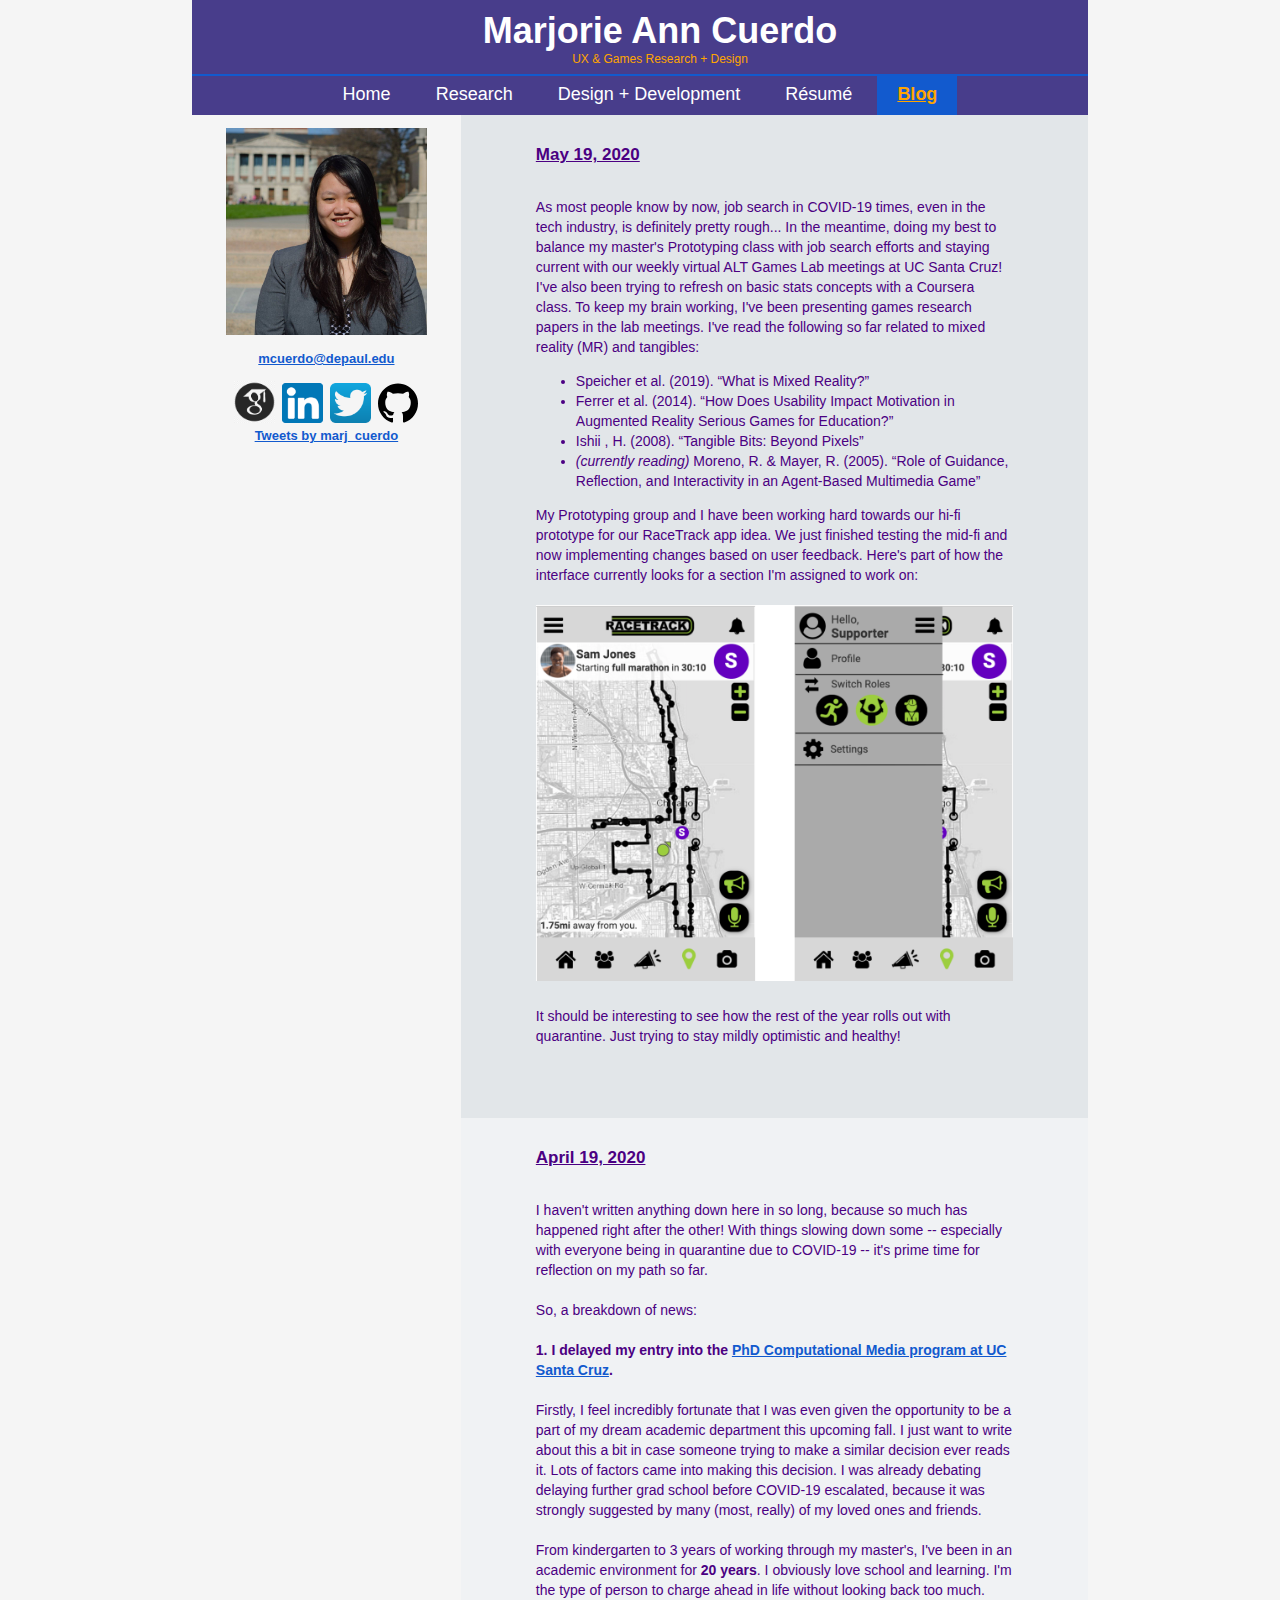
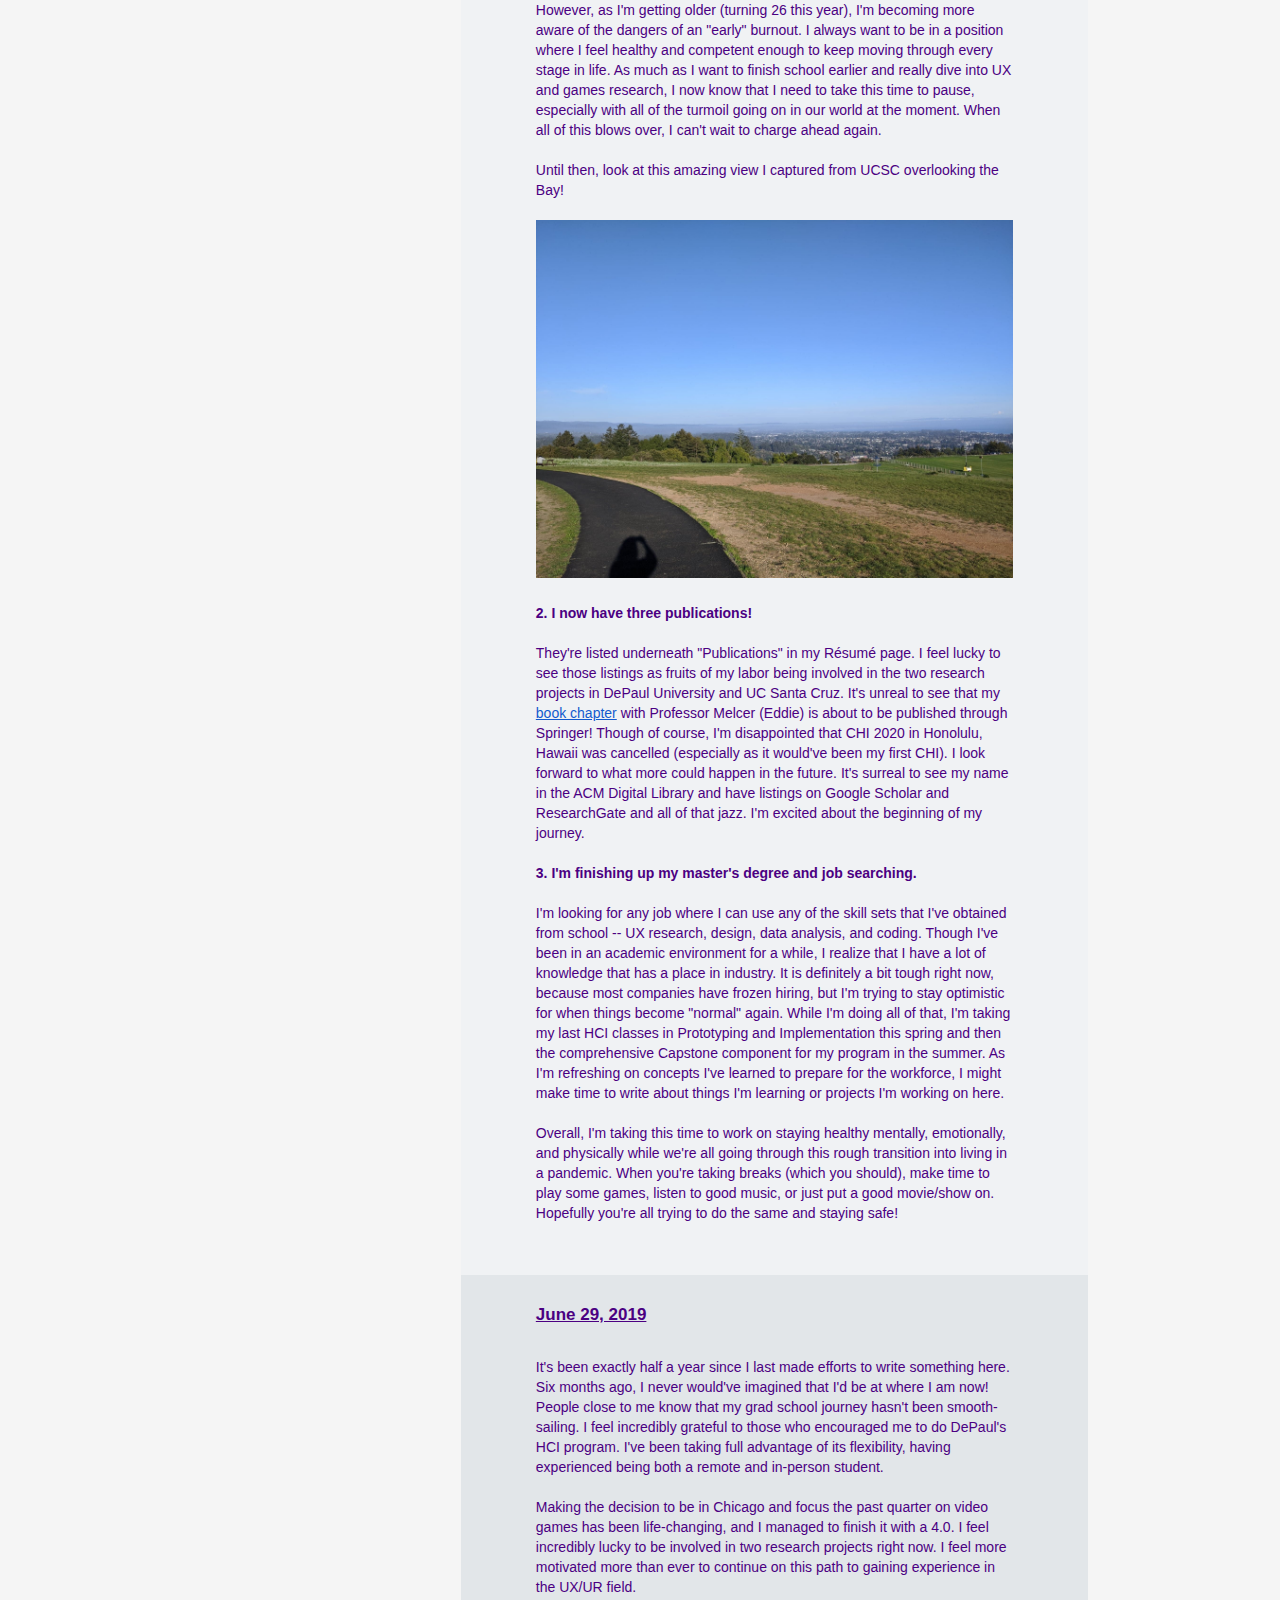
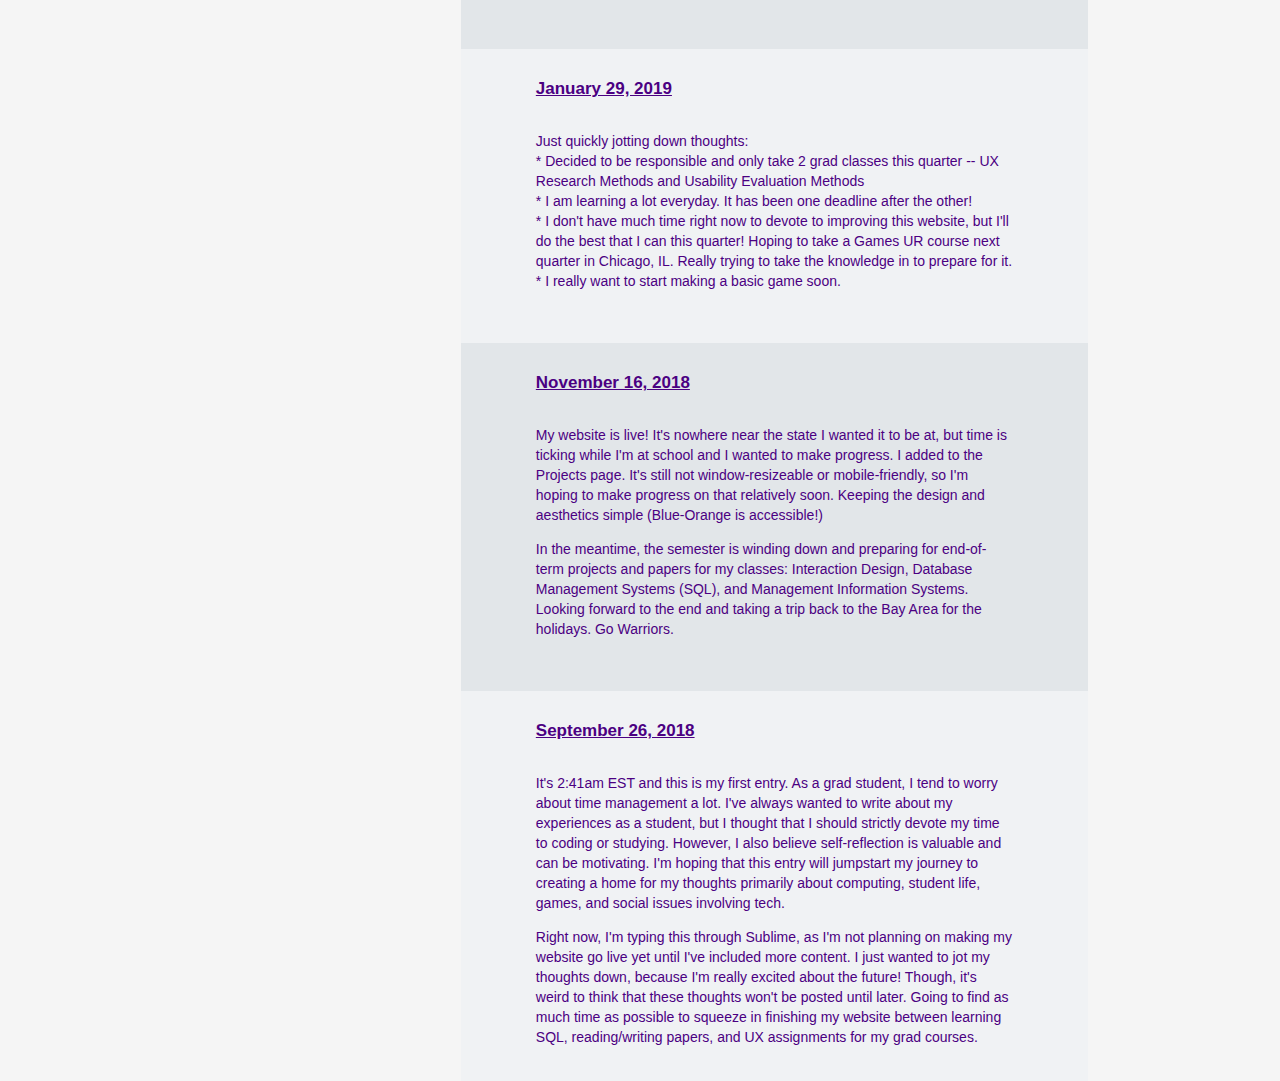
==== commit a7abc98e: "Updated almost everything" ====
--- a/blog.html
+++ b/blog.html
@@ -30,7 +30,6 @@
 	<div class="wrapper">
 		
 		<section id="blog" name="blog">
-			<div id="container">
 				<div class="cont_1">
 					<div id="date">May 19, 2020</div><br>
 					<div id="blog_entry"><p>As most people know by now, job search in COVID-19 times, even in the tech industry, is definitely pretty rough... In the meantime, doing my best to balance my master's Prototyping class with job search efforts and staying current with our weekly virtual ALT Games Lab meetings at UC Santa Cruz! I've also been trying to refresh on basic stats concepts with a Coursera class. To keep my brain working, I've been presenting games research papers in the lab meetings. I've read the following so far related to mixed reality (MR) and tangibles:
@@ -84,7 +83,6 @@
 					<div id="blog_entry"><p>It's 2:41am EST and this is my first entry. As a grad student, I tend to worry about time management a lot. I've always wanted to write about my experiences as a student, but I thought that I should strictly devote my time to coding or studying. However, I also believe self-reflection is valuable and can be motivating. I'm hoping that this entry will jumpstart my journey to creating a home for my thoughts primarily about computing, student life, games, and social issues involving tech.</p><p>Right now, I'm typing this through Sublime, as I'm not planning on making my website go live yet until I've included more content. I just wanted to jot my thoughts down, because I'm really excited about the future! Though, it's weird to think that these thoughts won't be posted until later. Going to find as much time as possible to squeeze in finishing my website between learning SQL, reading/writing papers, and UX assignments for my grad courses.</p>
 					</div>
 				</div>	
-			</div>
 		</section>
 		<script src="about.js"></script>
 	</div>
--- a/css/blog.css
+++ b/css/blog.css
@@ -12,34 +12,37 @@
 
 #date {
 	text-decoration: underline;
-	font-family: "Lucida Sans Typewriter", "Lucida Console", monaco, "Bitstream Vera Sans Mono", monospace;
-	font-size: 14px; 
+	font-family: 'Lato', sans-serif;
+	font-weight: bold;
+	font-size: 17px; 
 	color: 	#4B0082;
 }
 
 #blog {
 	width: 70%;
 	float: right;
-	padding-top: 16px;
 	text-align: left;
 	text-decoration: none;
-	font-family: "Helvetica Neue", Helvetica, Arial, sans-serif;
+	font-family: 'Lato', sans-serif;
 }
 
 .cont_1 {
 	background-color: #e2e6e9;
 	text-align: left;
-	padding: 40px;
+	padding: 75px;
+	padding-top: 30px;
+	padding-bottom: 20px;
 }
 
 .cont_2 {
 	background-color: #f0f2f4;
 	text-align: left;
-	padding: 40px;
+	padding: 75px;
+	padding-top: 30px;
+	padding-bottom: 20px;
 }
 
 #blog_entry {
-	font-family: "Lucida Sans Typewriter", "Lucida Console", monaco, "Bitstream Vera Sans Mono", monospace;
 	font-size: 14px; 
 	font-style: normal; 
 	font-variant: normal; 
@@ -65,12 +68,8 @@
 		position: absolute;
 	}
 
-	#container {
-		padding-top: 5px;
-	}
-
 	#blog {
-		margin-top: 50px;
+		margin-top: 55px;
 		width: 100%;
 		float: none;
 	}
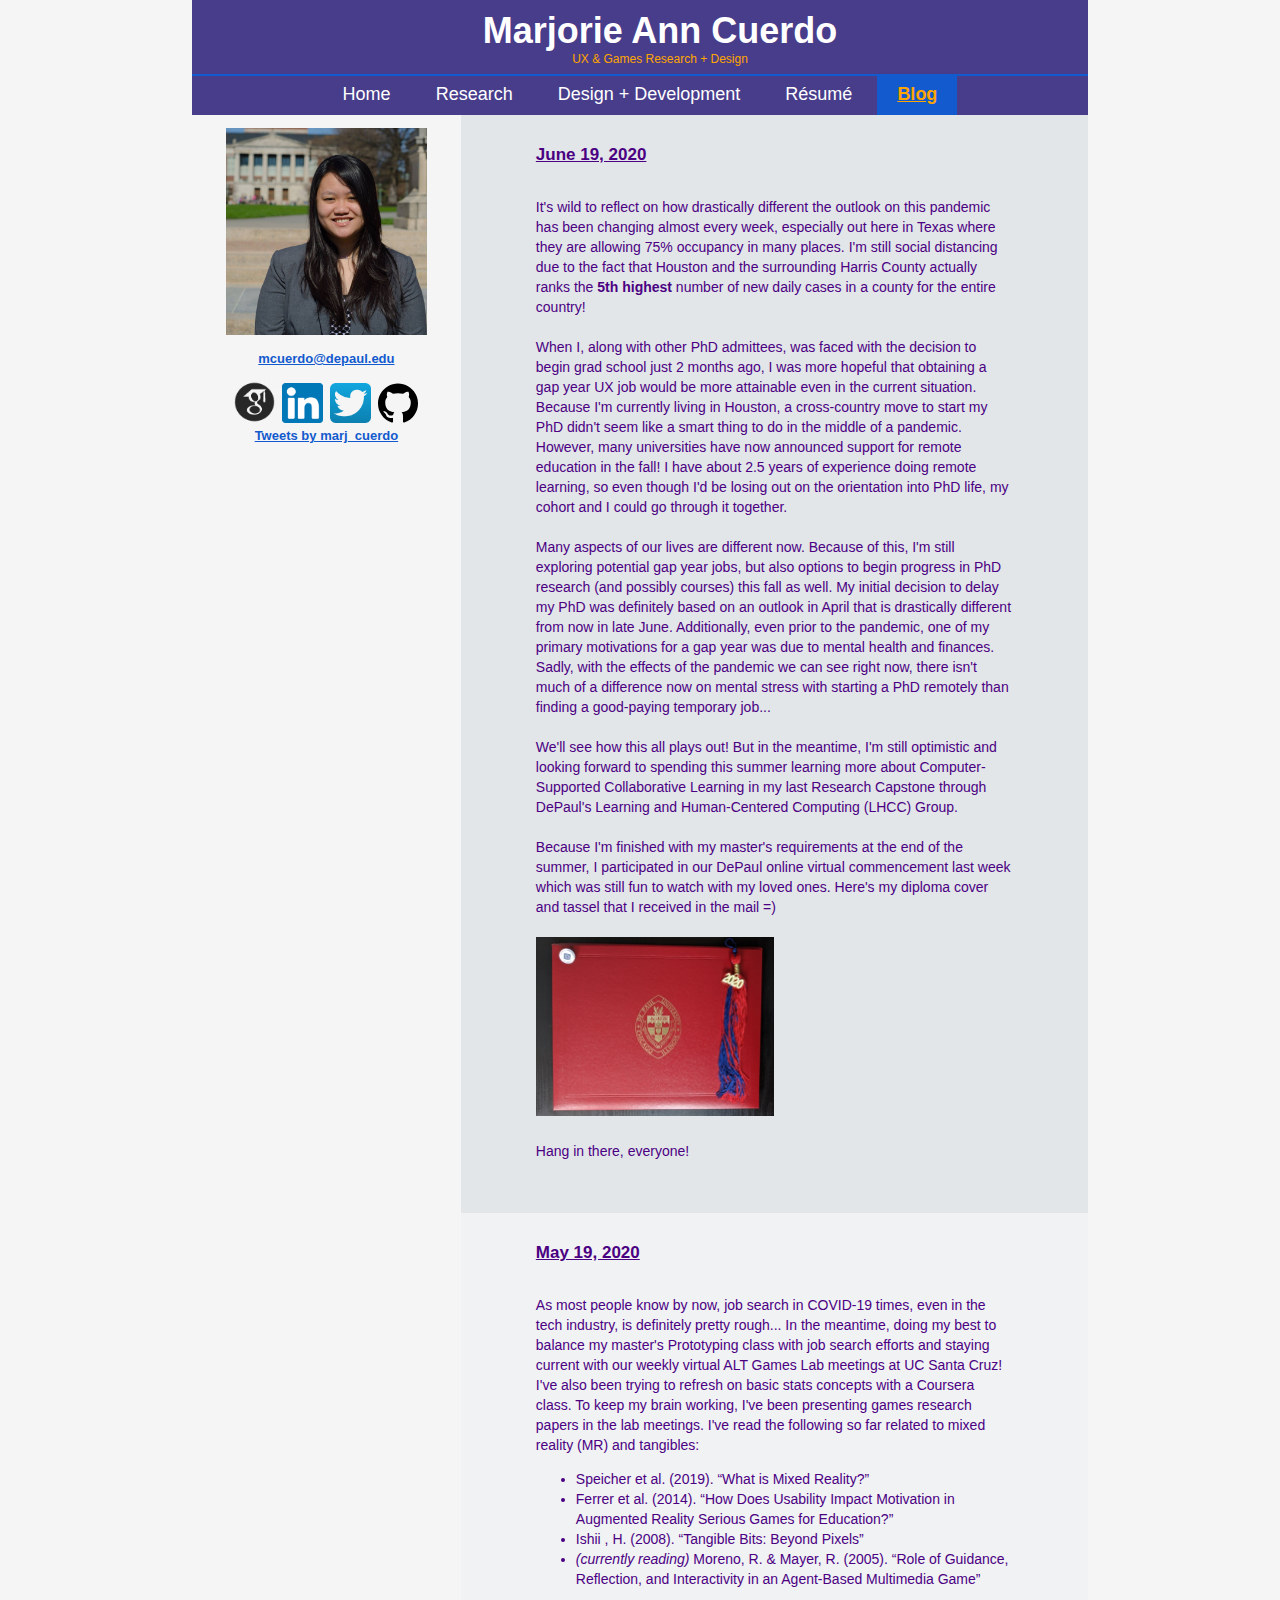
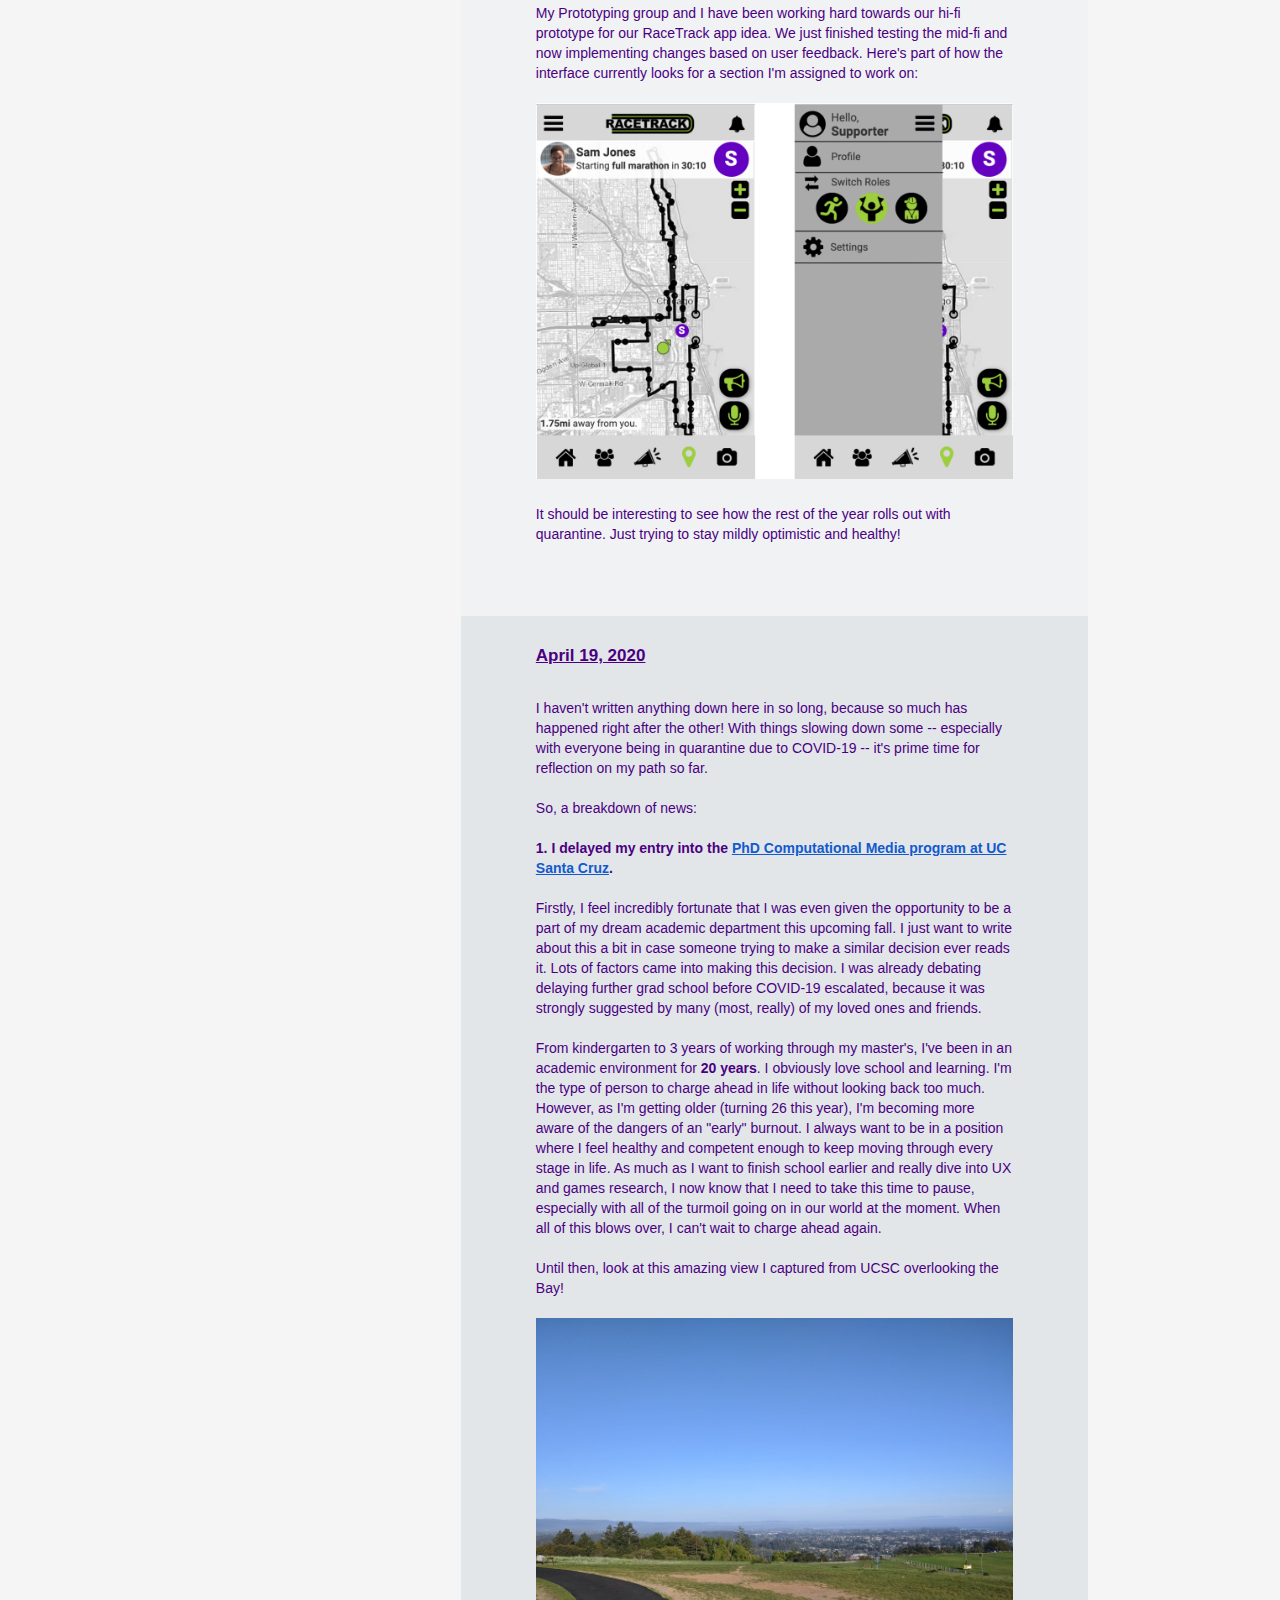
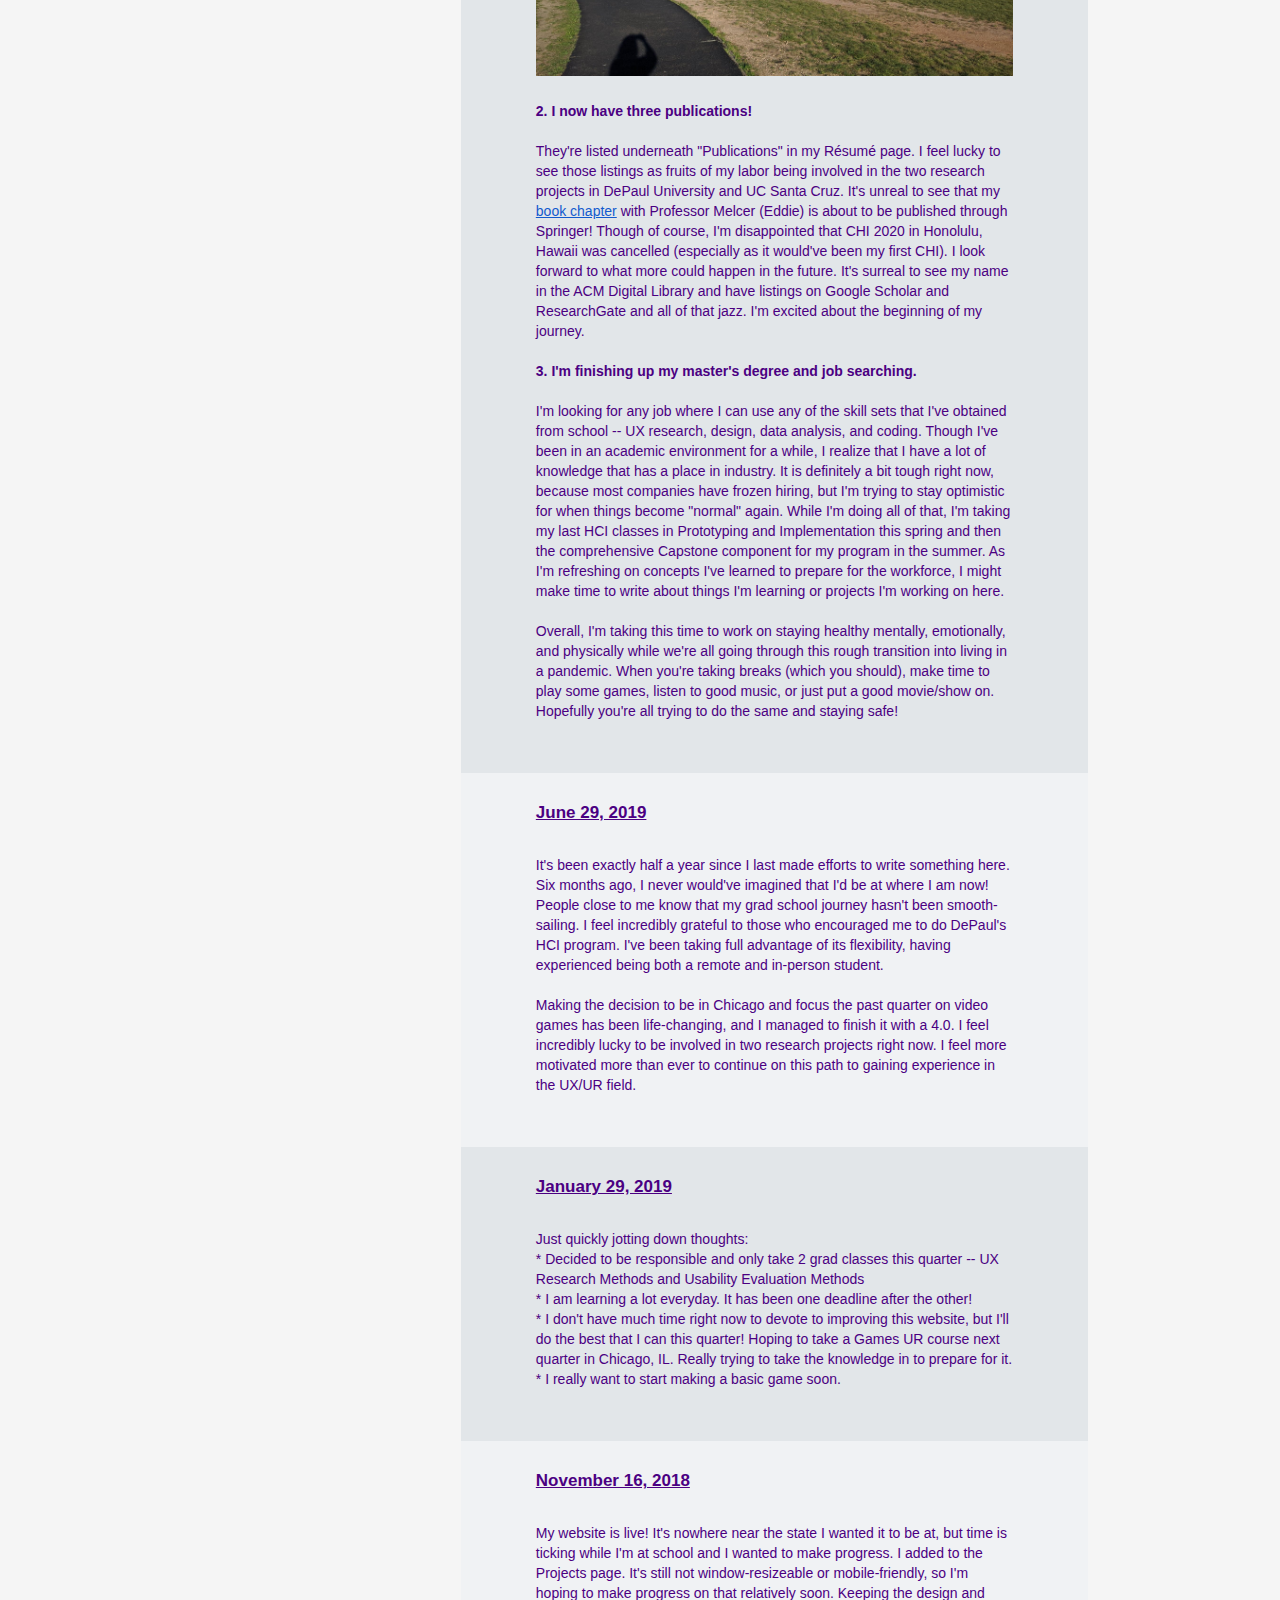
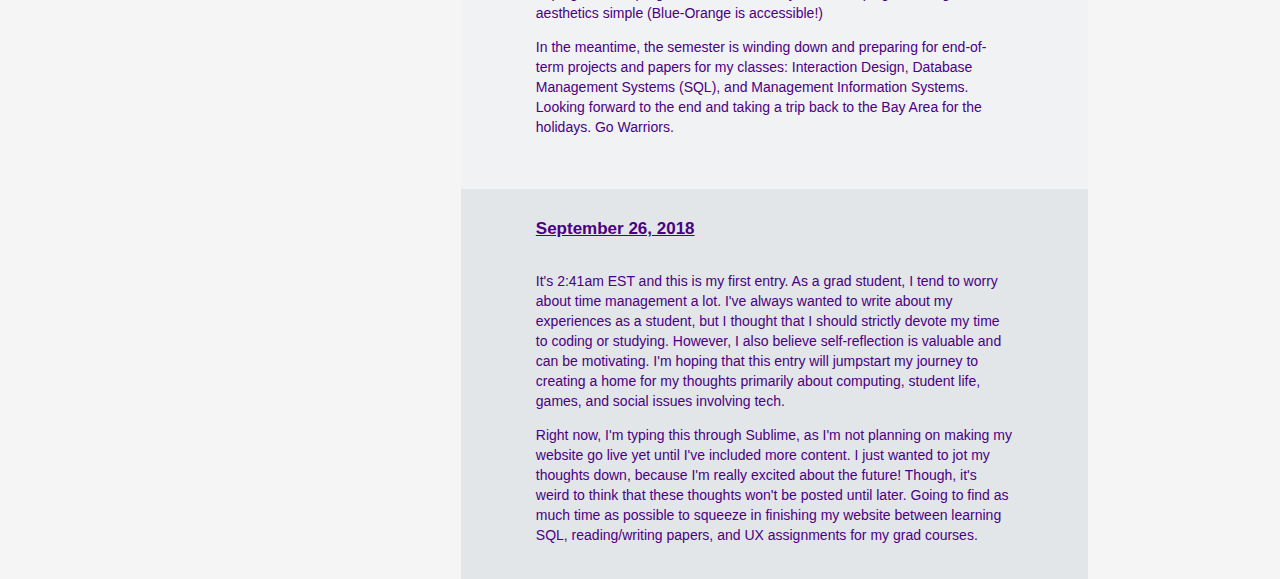
==== commit 086ac1ab: "New blog post and update info" ====
--- a/blog.html
+++ b/blog.html
@@ -31,6 +31,17 @@
 		
 		<section id="blog" name="blog">
 				<div class="cont_1">
+					<div id="date">June 19, 2020</div><br>
+					<div id="blog_entry"><p>It's wild to reflect on how drastically different the outlook on this pandemic has been changing almost every week, especially out here in Texas where they are allowing 75% occupancy in many places. I'm still social distancing due to the fact that Houston and the surrounding Harris County actually ranks the <b>5th highest</b> number of new daily cases in a county for the entire country!<br><br>
+					When I, along with other PhD admittees, was faced with the decision to begin grad school just 2 months ago, I was more hopeful that obtaining a gap year UX job would be more attainable even in the current situation. Because I'm currently living in Houston, a cross-country move to start my PhD didn't seem like a smart thing to do in the middle of a pandemic. However, many universities have now announced support for remote education in the fall! I have about 2.5 years of experience doing remote learning, so even though I'd be losing out on the orientation into PhD life, my cohort and I could go through it together.<br><br>
+					Many aspects of our lives are different now. Because of this, I'm still exploring potential gap year jobs, but also options to begin progress in PhD research (and possibly courses) this fall as well. My initial decision to delay my PhD was definitely based on an outlook in April that is drastically different from now in late June. Additionally, even prior to the pandemic, one of my primary motivations for a gap year was due to mental health and finances. Sadly, with the effects of the pandemic we can see right now, there isn't much of a difference now on mental stress with starting a PhD remotely than finding a good-paying temporary job...<br><br>
+					We'll see how this all plays out! But in the meantime, I'm still optimistic and looking forward to spending this summer learning more about Computer-Supported Collaborative Learning in my last Research Capstone through DePaul's Learning and Human-Centered Computing (LHCC) Group.<br><br>
+					Because I'm finished with my master's requirements at the end of the summer, I participated in our DePaul online virtual commencement last week which was still fun to watch with my loved ones. Here's my diploma cover and tassel that I received in the mail =)<br><br>
+					<img src="images/diploma.jpg" width="50%" height="50%"><br><br>
+					Hang in there, everyone!
+					</p></div><br>
+				</div>
+				<div class="cont_2">
 					<div id="date">May 19, 2020</div><br>
 					<div id="blog_entry"><p>As most people know by now, job search in COVID-19 times, even in the tech industry, is definitely pretty rough... In the meantime, doing my best to balance my master's Prototyping class with job search efforts and staying current with our weekly virtual ALT Games Lab meetings at UC Santa Cruz! I've also been trying to refresh on basic stats concepts with a Coursera class. To keep my brain working, I've been presenting games research papers in the lab meetings. I've read the following so far related to mixed reality (MR) and tangibles:
 						<ul>
@@ -44,7 +55,7 @@
 					It should be interesting to see how the rest of the year rolls out with quarantine. Just trying to stay mildly optimistic and healthy!<br><br> 
 					</p></div><br>
 				</div>
-				<div class="cont_2">
+				<div class="cont_1">
 					<div id="date">April 19, 2020</div><br>
 					<div id="blog_entry"><p>I haven't written anything down here in so long, because so much has happened right after the other! With things slowing down some -- especially with everyone being in quarantine due to COVID-19 -- it's prime time for reflection on my path so far.<br><br>
 						So, a breakdown of news:<br><br>
@@ -60,12 +71,12 @@
 						 Overall, I'm taking this time to work on staying healthy mentally, emotionally, and physically while we're all going through this rough transition into living in a pandemic. When you're taking breaks (which you should), make time to play some games, listen to good music, or just put a good movie/show on. Hopefully you're all trying to do the same and staying safe!
 					</p></div><br>
 				</div>
-				<div class="cont_1">
+				<div class="cont_2">
 					<div id="date">June 29, 2019</div><br>
 					<div id="blog_entry"><p>It's been exactly half a year since I last made efforts to write something here. Six months ago, I never would've imagined that I'd be at where I am now! People close to me know that my grad school journey hasn't been smooth-sailing. I feel incredibly grateful to those who encouraged me to do DePaul's HCI program. I've been taking full advantage of its flexibility, having experienced being both a remote and in-person student.<br><br>
 					Making the decision to be in Chicago and focus the past quarter on video games has been life-changing, and I managed to finish it with a 4.0. I feel incredibly lucky to be involved in two research projects right now. I feel more motivated more than ever to continue on this path to gaining experience in the UX/UR field.</p></div><br>
 				</div>
-				<div class="cont_2">
+				<div class="cont_1">
 					<div id="date">January 29, 2019</div><br>
 					<div id="blog_entry"><p>Just quickly jotting down thoughts:<br>
 					* Decided to be responsible and only take 2 grad classes this quarter -- UX Research Methods and Usability Evaluation Methods<br>
@@ -73,12 +84,12 @@
 					* I don't have much time right now to devote to improving this website, but I'll do the best that I can this quarter! Hoping to take a Games UR course next quarter in Chicago, IL. Really trying to take the knowledge in to prepare for it.<br>
 					* I really want to start making a basic game soon.</p></div><br>
 				</div>
-				<div class="cont_1">
+				<div class="cont_2">
 					<div id="date">November 16, 2018</div><br>
 					<div id="blog_entry"><p>My website is live! It's nowhere near the state I wanted it to be at, but time is ticking while I'm at school and I wanted to make progress. I added to the Projects page. It's still not window-resizeable or mobile-friendly, so I'm hoping to make progress on that relatively soon. Keeping the design and aesthetics simple (Blue-Orange is accessible!)</p><p>In the meantime, the semester is winding down and preparing for end-of-term projects and papers for my classes: Interaction Design, Database Management Systems (SQL), and Management Information Systems. Looking forward to the end and taking a trip back to the Bay Area for the holidays. Go Warriors.</p></div><br>
 				</div>
 
-				<div class="cont_2">
+				<div class="cont_1">
 					<div id="date">September 26, 2018</div><br>
 					<div id="blog_entry"><p>It's 2:41am EST and this is my first entry. As a grad student, I tend to worry about time management a lot. I've always wanted to write about my experiences as a student, but I thought that I should strictly devote my time to coding or studying. However, I also believe self-reflection is valuable and can be motivating. I'm hoping that this entry will jumpstart my journey to creating a home for my thoughts primarily about computing, student life, games, and social issues involving tech.</p><p>Right now, I'm typing this through Sublime, as I'm not planning on making my website go live yet until I've included more content. I just wanted to jot my thoughts down, because I'm really excited about the future! Though, it's weird to think that these thoughts won't be posted until later. Going to find as much time as possible to squeeze in finishing my website between learning SQL, reading/writing papers, and UX assignments for my grad courses.</p>
 					</div>
--- a/css/blog.css
+++ b/css/blog.css
@@ -73,6 +73,18 @@
 		width: 100%;
 		float: none;
 	}
-	
+}
 
+@media screen and (max-width: 700px) {
+	.cont_1 {
+		padding: 35px;
+		padding-top: 20px;
+		padding-bottom: 20px;
+	}
+
+	.cont_2 {
+		padding: 35px;
+		padding-top: 20px;
+		padding-bottom: 20px;
+	}
 }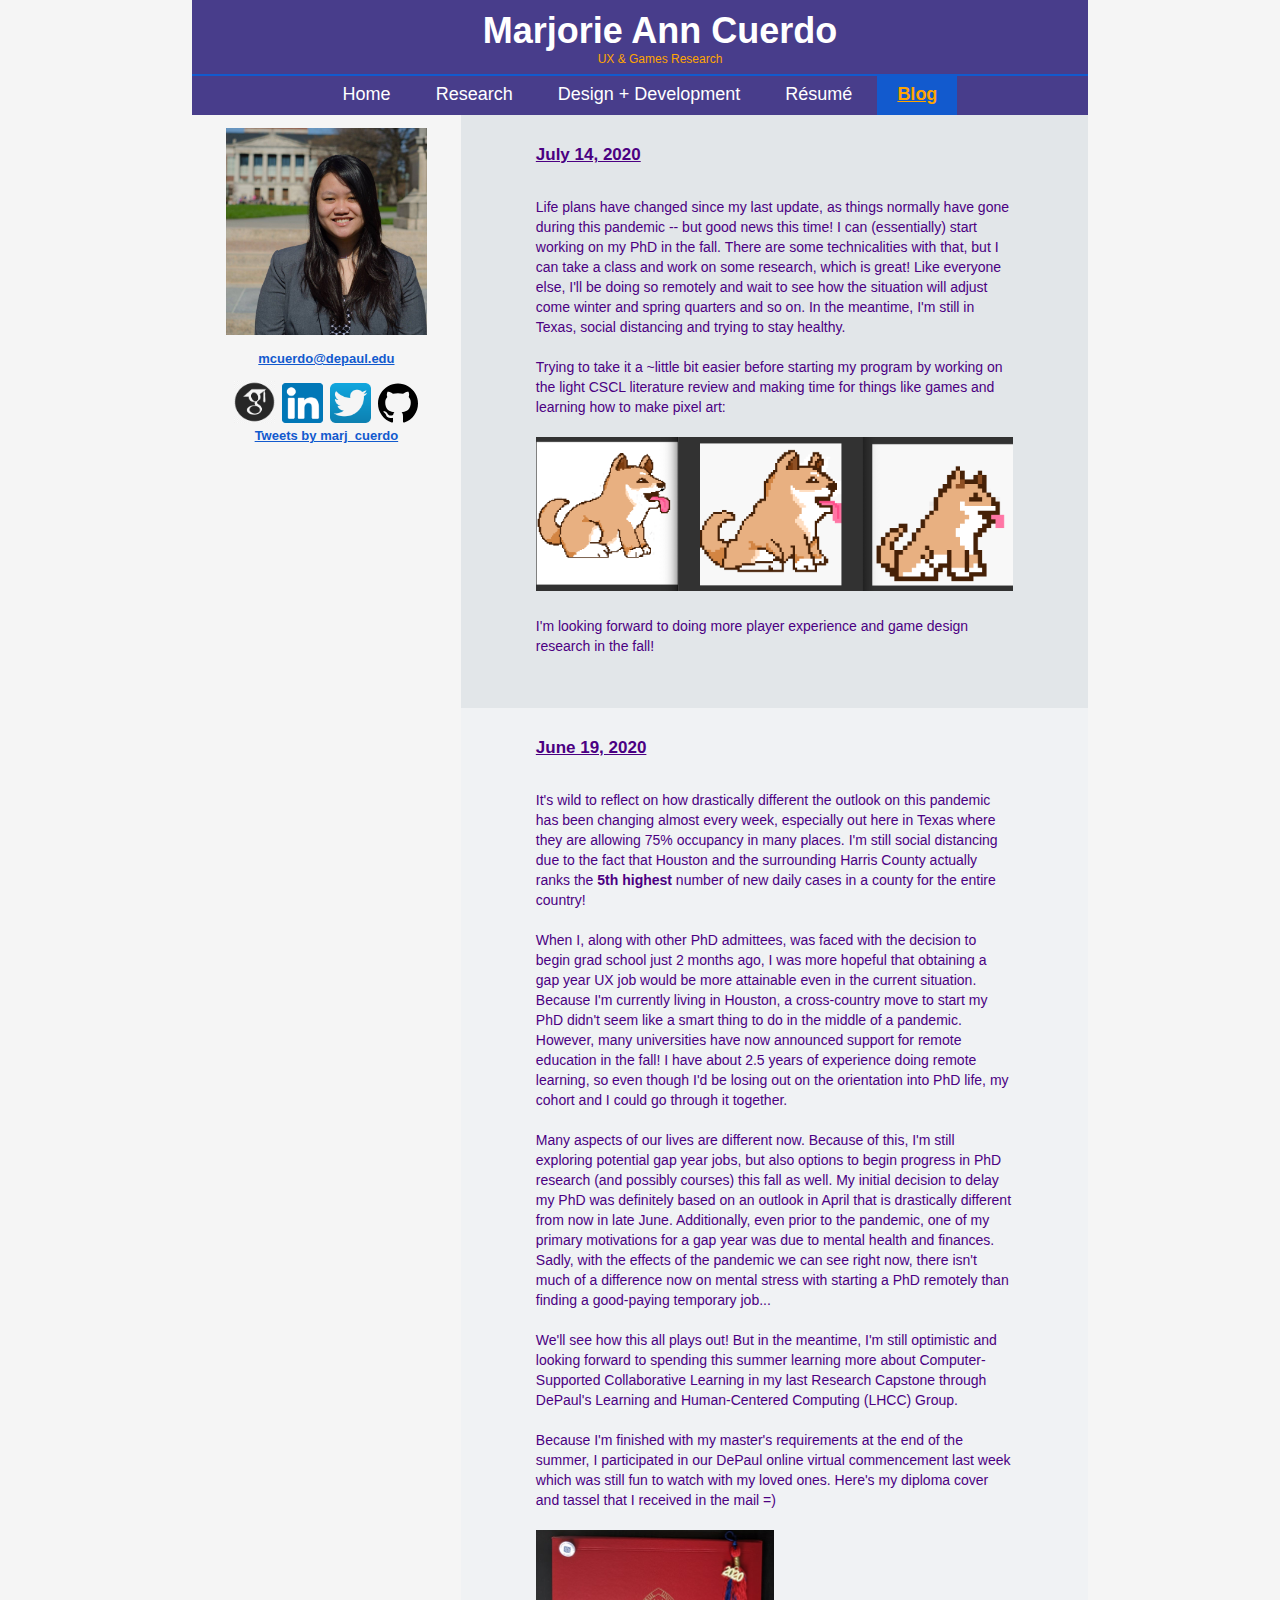
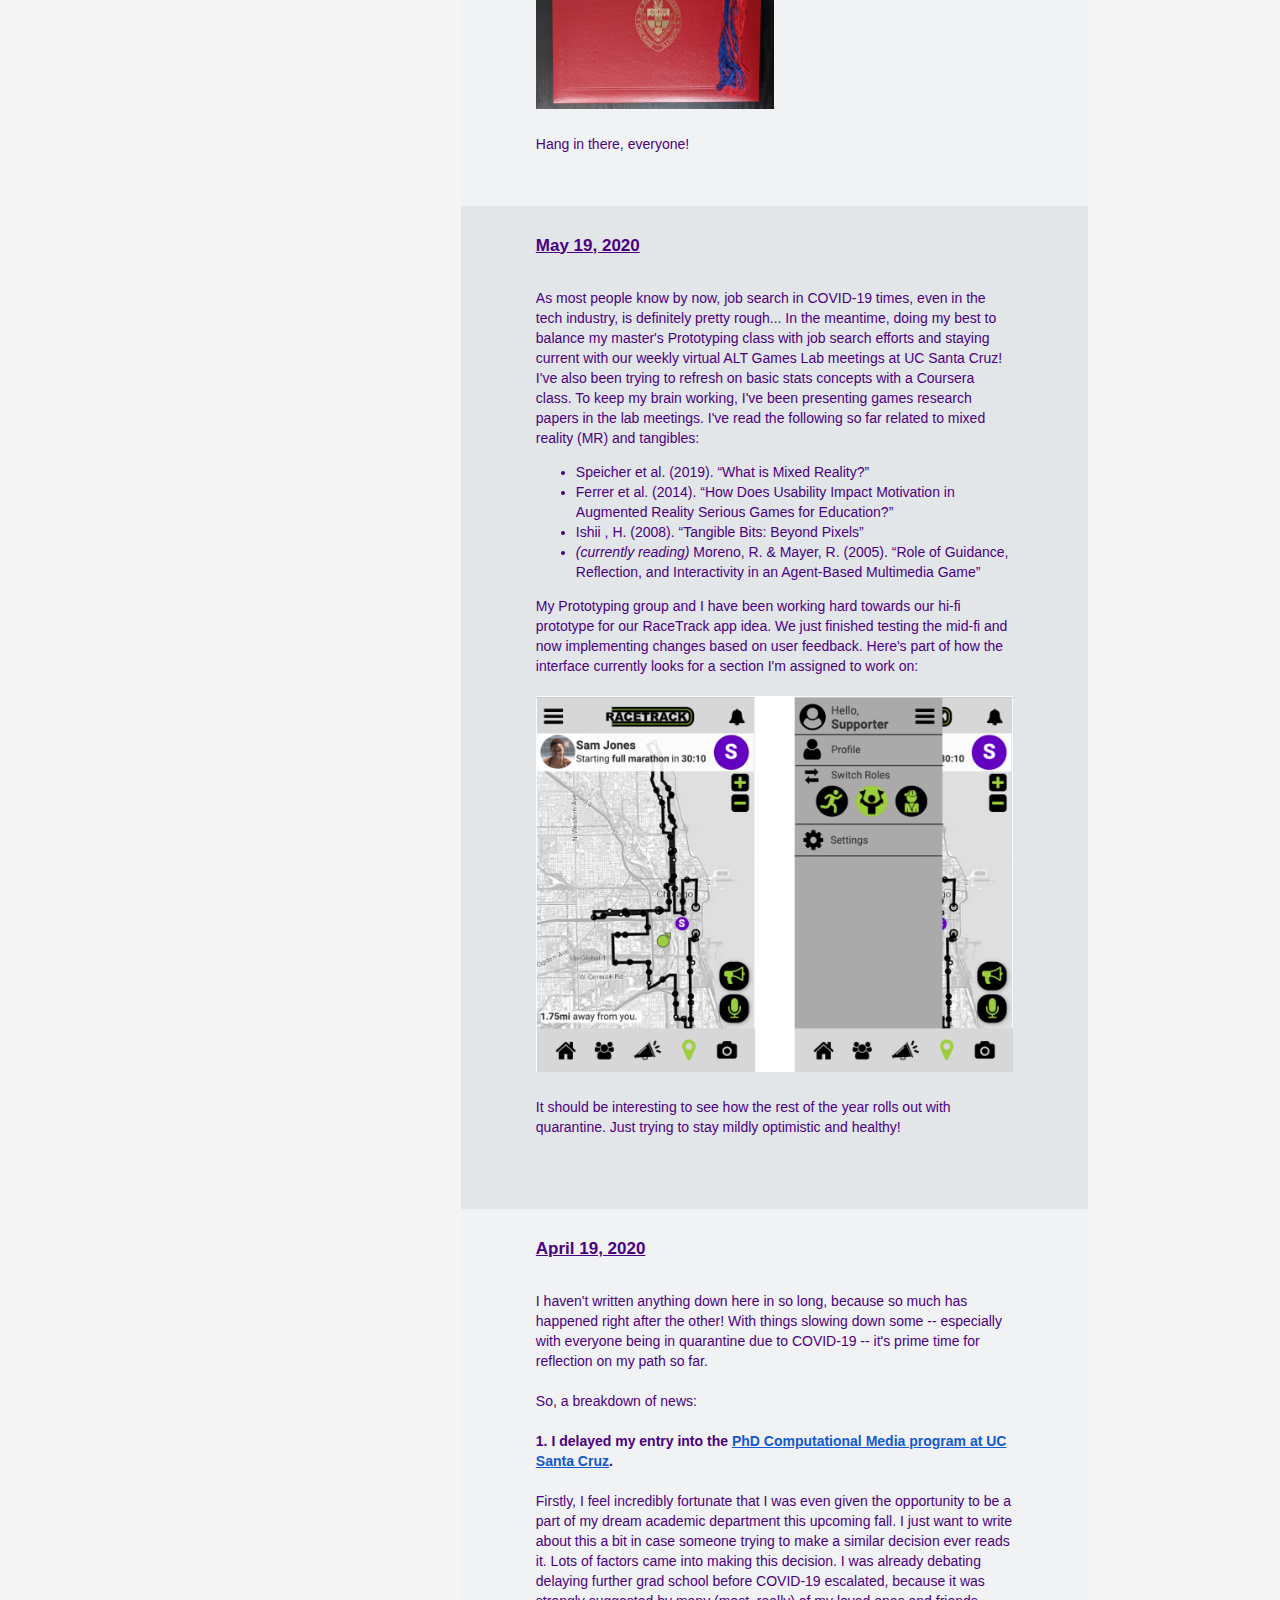
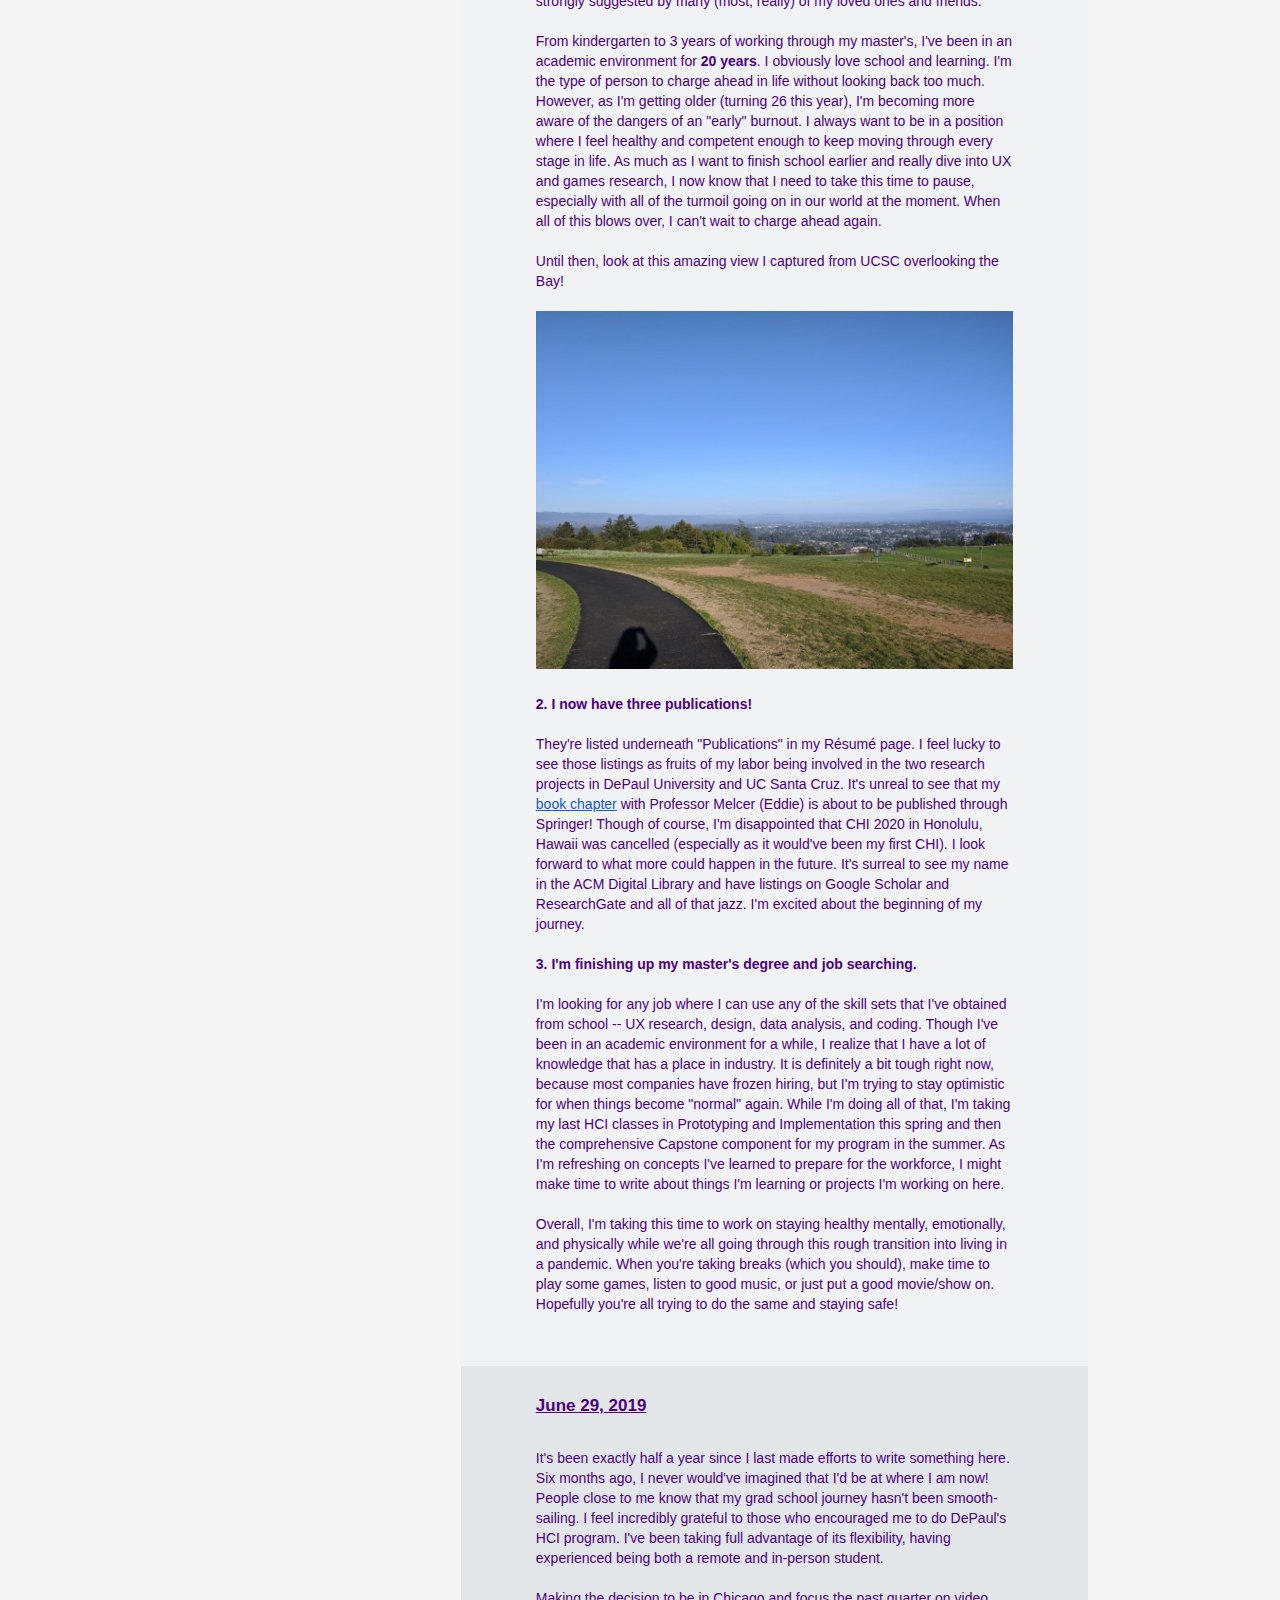
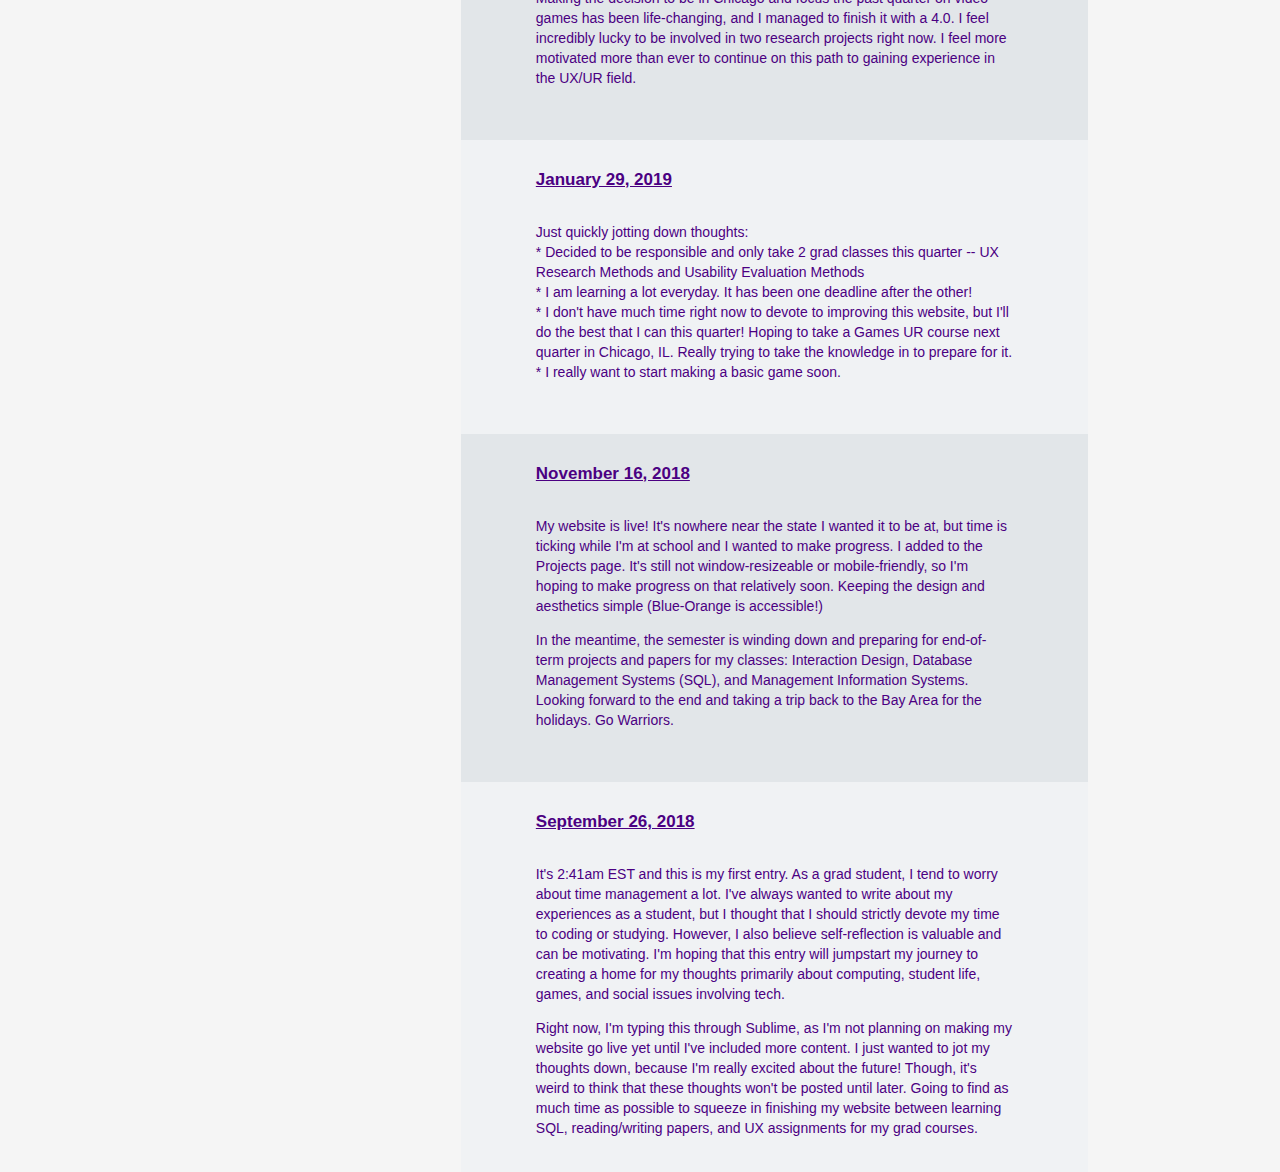
==== commit 78c79b20: "Updated blog" ====
--- a/blog.html
+++ b/blog.html
@@ -31,6 +31,15 @@
 		
 		<section id="blog" name="blog">
 				<div class="cont_1">
+					<div id="date">July 14, 2020</div><br>
+					<div id="blog_entry"><p>
+					Life plans have changed since my last update, as things normally have gone during this pandemic -- but good news this time! I can (essentially) start working on my PhD in the fall. There are some technicalities with that, but I can take a class and work on some research, which is great! Like everyone else, I'll be doing so remotely and wait to see how the situation will adjust come winter and spring quarters and so on. In the meantime, I'm still in Texas, social distancing and trying to stay healthy.<br><br>
+					Trying to take it a ~little bit easier before starting my program by working on the light CSCL literature review and making time for things like games and learning how to make pixel art:<br><br>
+					<img src="images/shibe_3.png" width="100%" height="100%"><br><br>
+					I'm looking forward to doing more player experience and game design research in the fall!
+					</p></div><br>
+				</div>
+				<div class="cont_2">
 					<div id="date">June 19, 2020</div><br>
 					<div id="blog_entry"><p>It's wild to reflect on how drastically different the outlook on this pandemic has been changing almost every week, especially out here in Texas where they are allowing 75% occupancy in many places. I'm still social distancing due to the fact that Houston and the surrounding Harris County actually ranks the <b>5th highest</b> number of new daily cases in a county for the entire country!<br><br>
 					When I, along with other PhD admittees, was faced with the decision to begin grad school just 2 months ago, I was more hopeful that obtaining a gap year UX job would be more attainable even in the current situation. Because I'm currently living in Houston, a cross-country move to start my PhD didn't seem like a smart thing to do in the middle of a pandemic. However, many universities have now announced support for remote education in the fall! I have about 2.5 years of experience doing remote learning, so even though I'd be losing out on the orientation into PhD life, my cohort and I could go through it together.<br><br>
@@ -41,7 +50,7 @@
 					Hang in there, everyone!
 					</p></div><br>
 				</div>
-				<div class="cont_2">
+				<div class="cont_1">
 					<div id="date">May 19, 2020</div><br>
 					<div id="blog_entry"><p>As most people know by now, job search in COVID-19 times, even in the tech industry, is definitely pretty rough... In the meantime, doing my best to balance my master's Prototyping class with job search efforts and staying current with our weekly virtual ALT Games Lab meetings at UC Santa Cruz! I've also been trying to refresh on basic stats concepts with a Coursera class. To keep my brain working, I've been presenting games research papers in the lab meetings. I've read the following so far related to mixed reality (MR) and tangibles:
 						<ul>
@@ -55,7 +64,7 @@
 					It should be interesting to see how the rest of the year rolls out with quarantine. Just trying to stay mildly optimistic and healthy!<br><br> 
 					</p></div><br>
 				</div>
-				<div class="cont_1">
+				<div class="cont_2">
 					<div id="date">April 19, 2020</div><br>
 					<div id="blog_entry"><p>I haven't written anything down here in so long, because so much has happened right after the other! With things slowing down some -- especially with everyone being in quarantine due to COVID-19 -- it's prime time for reflection on my path so far.<br><br>
 						So, a breakdown of news:<br><br>
@@ -71,12 +80,12 @@
 						 Overall, I'm taking this time to work on staying healthy mentally, emotionally, and physically while we're all going through this rough transition into living in a pandemic. When you're taking breaks (which you should), make time to play some games, listen to good music, or just put a good movie/show on. Hopefully you're all trying to do the same and staying safe!
 					</p></div><br>
 				</div>
-				<div class="cont_2">
+				<div class="cont_1">
 					<div id="date">June 29, 2019</div><br>
 					<div id="blog_entry"><p>It's been exactly half a year since I last made efforts to write something here. Six months ago, I never would've imagined that I'd be at where I am now! People close to me know that my grad school journey hasn't been smooth-sailing. I feel incredibly grateful to those who encouraged me to do DePaul's HCI program. I've been taking full advantage of its flexibility, having experienced being both a remote and in-person student.<br><br>
 					Making the decision to be in Chicago and focus the past quarter on video games has been life-changing, and I managed to finish it with a 4.0. I feel incredibly lucky to be involved in two research projects right now. I feel more motivated more than ever to continue on this path to gaining experience in the UX/UR field.</p></div><br>
 				</div>
-				<div class="cont_1">
+				<div class="cont_2">
 					<div id="date">January 29, 2019</div><br>
 					<div id="blog_entry"><p>Just quickly jotting down thoughts:<br>
 					* Decided to be responsible and only take 2 grad classes this quarter -- UX Research Methods and Usability Evaluation Methods<br>
@@ -84,12 +93,12 @@
 					* I don't have much time right now to devote to improving this website, but I'll do the best that I can this quarter! Hoping to take a Games UR course next quarter in Chicago, IL. Really trying to take the knowledge in to prepare for it.<br>
 					* I really want to start making a basic game soon.</p></div><br>
 				</div>
-				<div class="cont_2">
+				<div class="cont_1">
 					<div id="date">November 16, 2018</div><br>
 					<div id="blog_entry"><p>My website is live! It's nowhere near the state I wanted it to be at, but time is ticking while I'm at school and I wanted to make progress. I added to the Projects page. It's still not window-resizeable or mobile-friendly, so I'm hoping to make progress on that relatively soon. Keeping the design and aesthetics simple (Blue-Orange is accessible!)</p><p>In the meantime, the semester is winding down and preparing for end-of-term projects and papers for my classes: Interaction Design, Database Management Systems (SQL), and Management Information Systems. Looking forward to the end and taking a trip back to the Bay Area for the holidays. Go Warriors.</p></div><br>
 				</div>
 
-				<div class="cont_1">
+				<div class="cont_2">
 					<div id="date">September 26, 2018</div><br>
 					<div id="blog_entry"><p>It's 2:41am EST and this is my first entry. As a grad student, I tend to worry about time management a lot. I've always wanted to write about my experiences as a student, but I thought that I should strictly devote my time to coding or studying. However, I also believe self-reflection is valuable and can be motivating. I'm hoping that this entry will jumpstart my journey to creating a home for my thoughts primarily about computing, student life, games, and social issues involving tech.</p><p>Right now, I'm typing this through Sublime, as I'm not planning on making my website go live yet until I've included more content. I just wanted to jot my thoughts down, because I'm really excited about the future! Though, it's weird to think that these thoughts won't be posted until later. Going to find as much time as possible to squeeze in finishing my website between learning SQL, reading/writing papers, and UX assignments for my grad courses.</p>
 					</div>
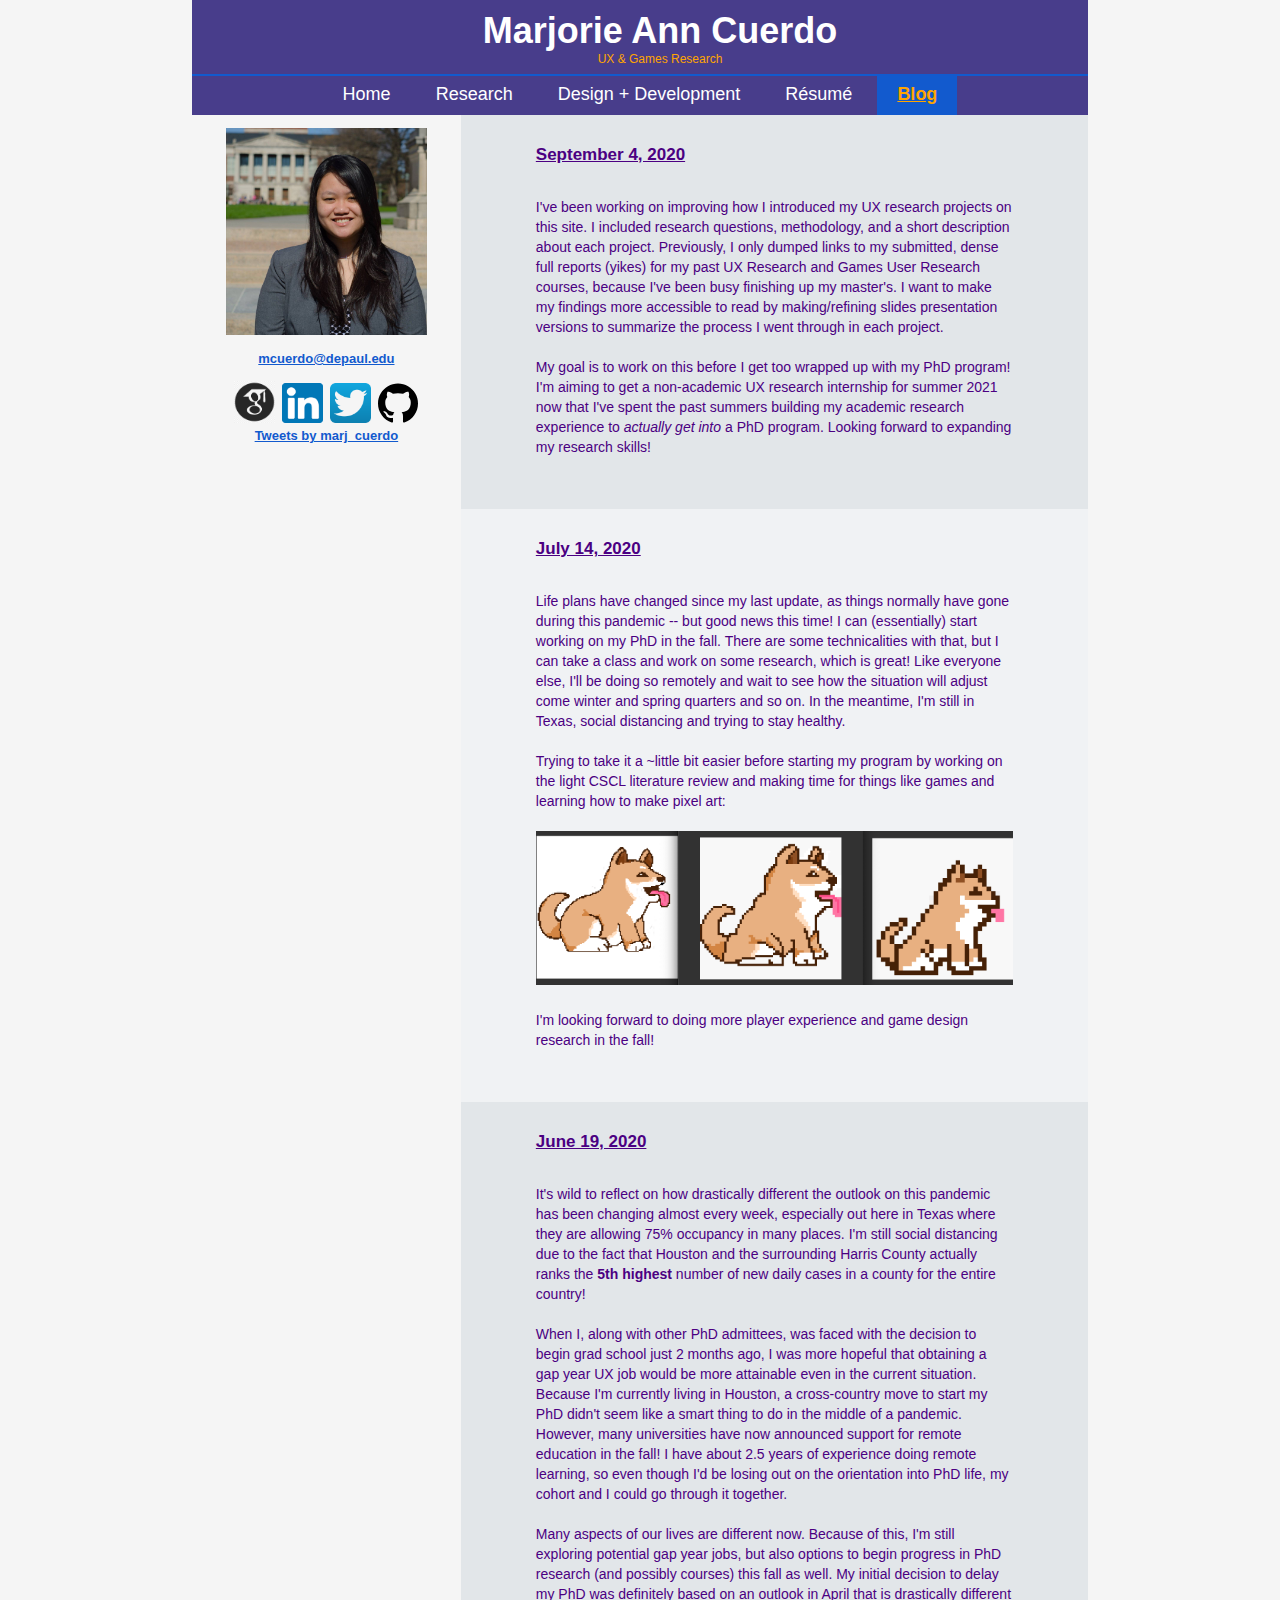
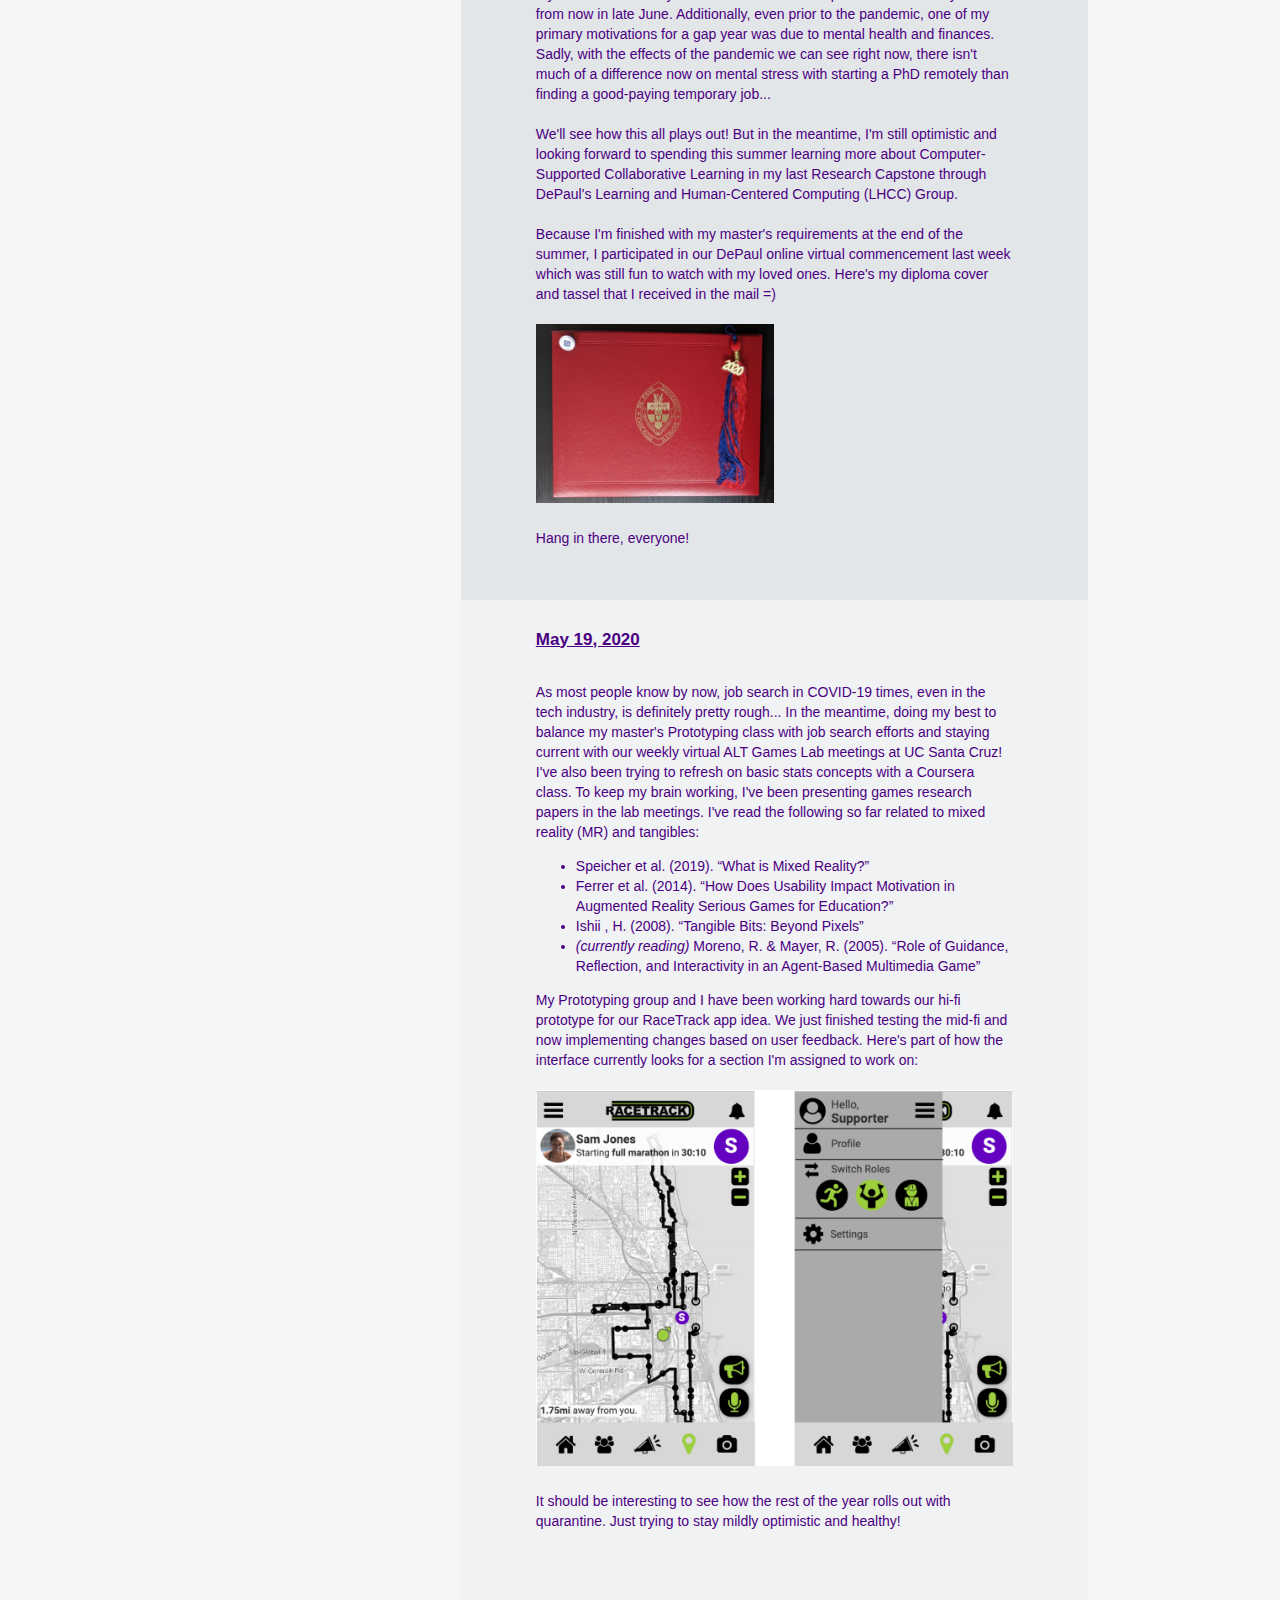
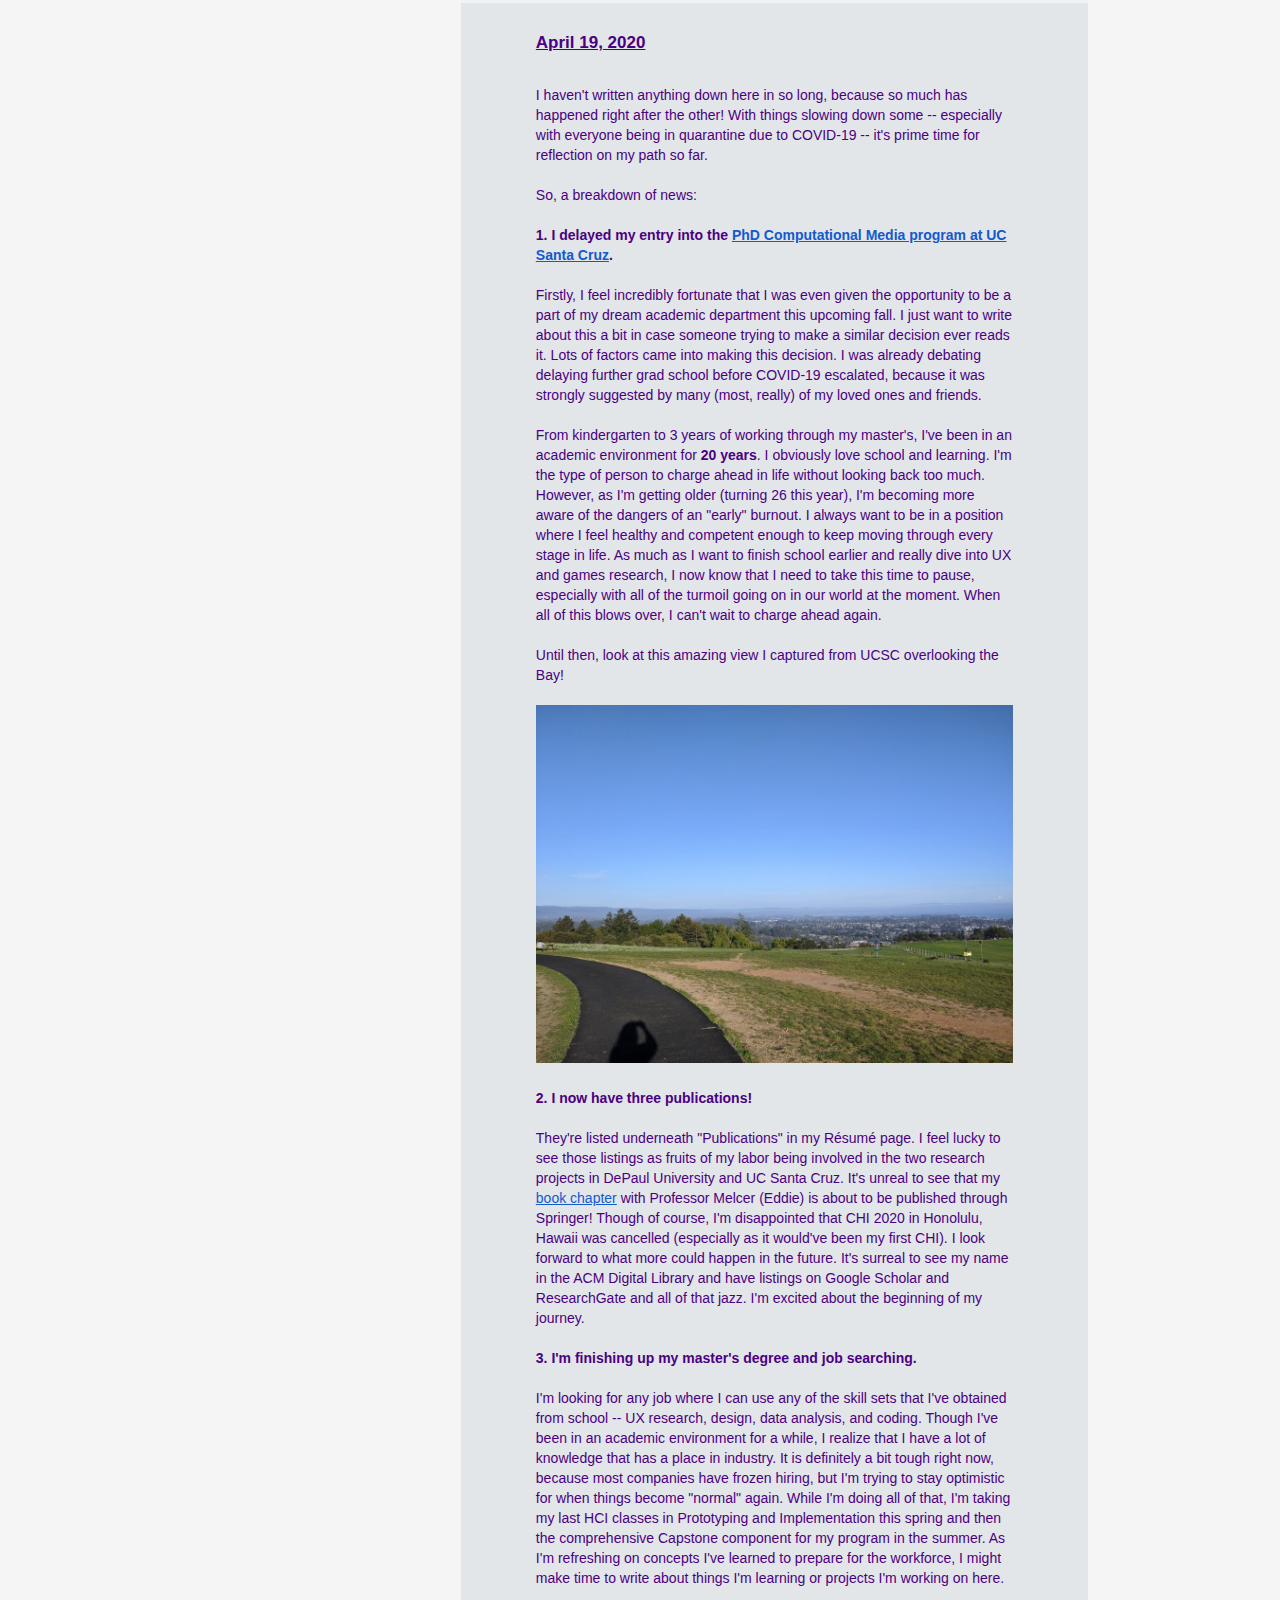
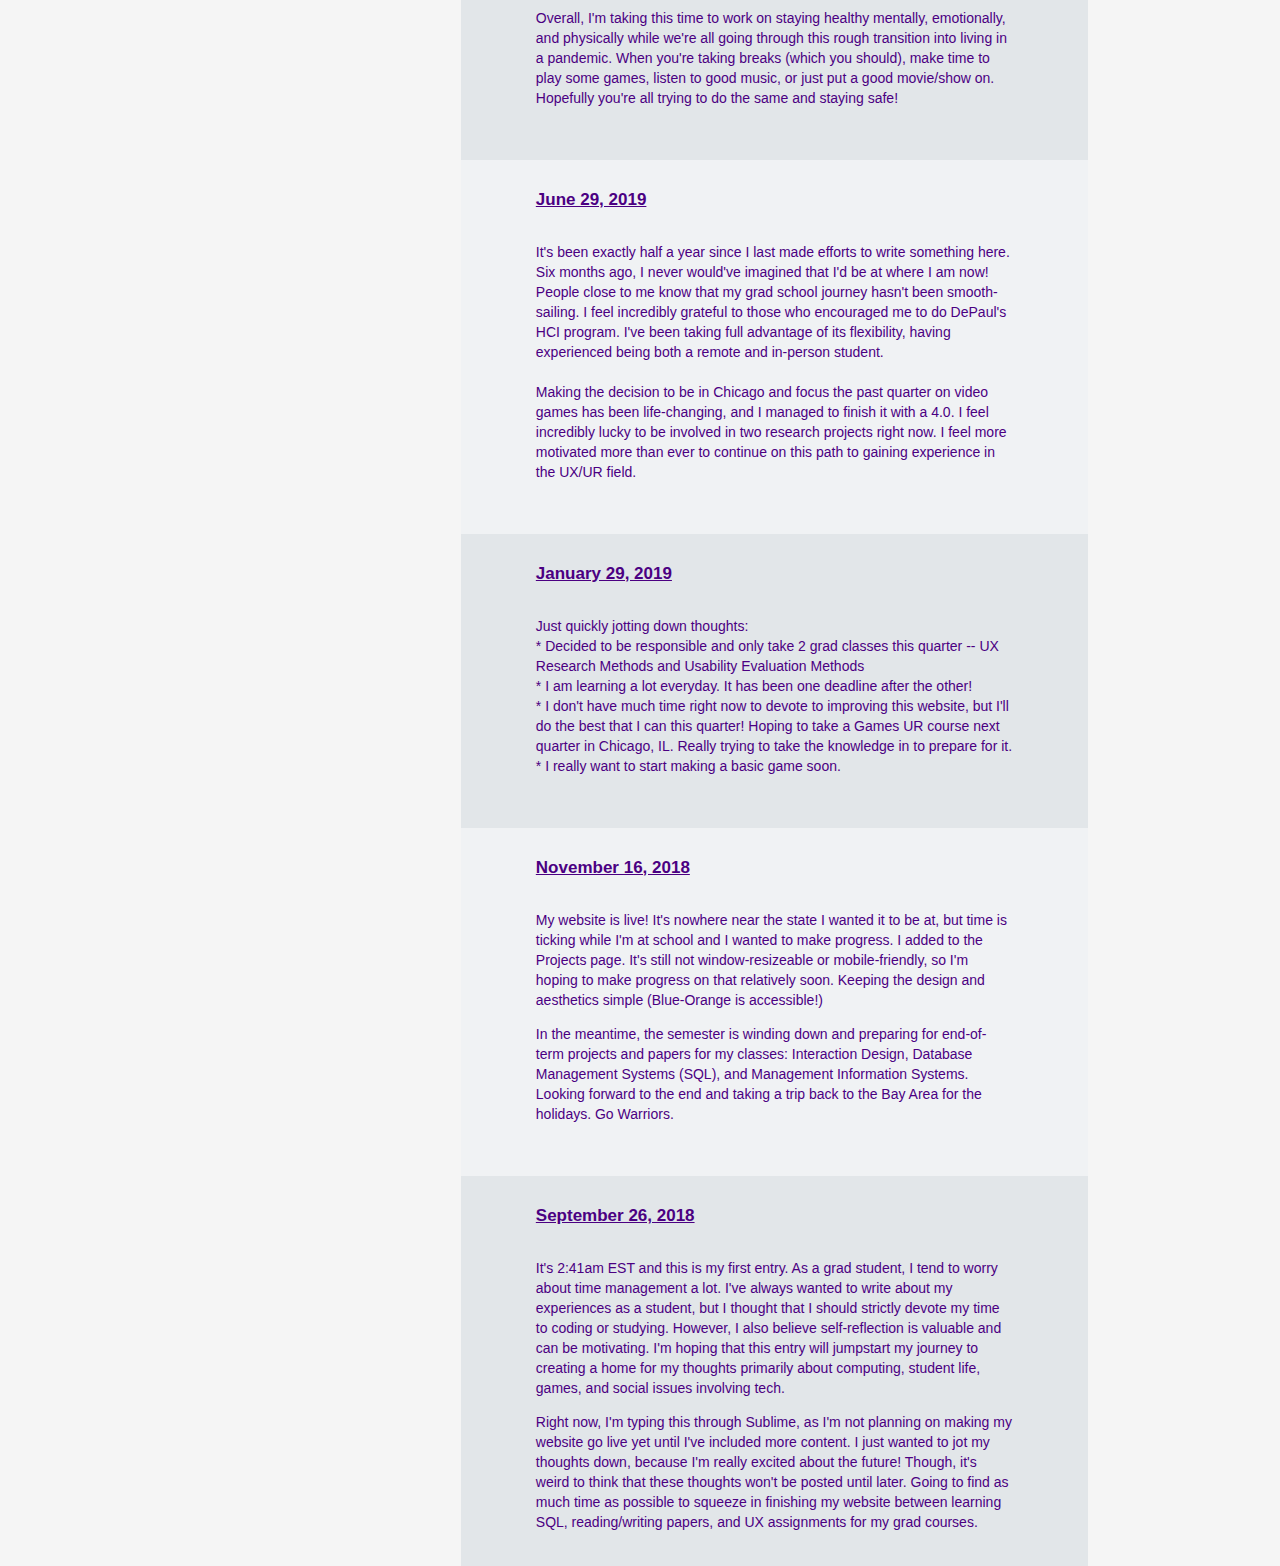
==== commit d18c026c: "Matched Design and Development formatting to Research" ====
--- a/blog.html
+++ b/blog.html
@@ -30,7 +30,14 @@
 	<div class="wrapper">
 		
 		<section id="blog" name="blog">
-				<div class="cont_1">
+			<div class="cont_1">
+					<div id="date">September 4, 2020</div><br>
+					<div id="blog_entry"><p>
+					I've been working on improving how I introduced my UX research projects on this site. I included research questions, methodology, and a short description about each project. Previously, I only dumped links to my submitted, dense full reports (yikes) for my past UX Research and Games User Research courses, because I've been busy finishing up my master's. I want to make my findings more accessible to read by making/refining slides presentation versions to summarize the process I went through in each project.<br><br>
+					My goal is to work on this before I get too wrapped up with my PhD program! I'm aiming to get a non-academic UX research internship for summer 2021 now that I've spent the past summers building my academic research experience to <i>actually get into</i> a PhD program. Looking forward to expanding my research skills!
+					</p></div><br>
+				</div>
+				<div class="cont_2">
 					<div id="date">July 14, 2020</div><br>
 					<div id="blog_entry"><p>
 					Life plans have changed since my last update, as things normally have gone during this pandemic -- but good news this time! I can (essentially) start working on my PhD in the fall. There are some technicalities with that, but I can take a class and work on some research, which is great! Like everyone else, I'll be doing so remotely and wait to see how the situation will adjust come winter and spring quarters and so on. In the meantime, I'm still in Texas, social distancing and trying to stay healthy.<br><br>
@@ -39,7 +46,7 @@
 					I'm looking forward to doing more player experience and game design research in the fall!
 					</p></div><br>
 				</div>
-				<div class="cont_2">
+				<div class="cont_1">
 					<div id="date">June 19, 2020</div><br>
 					<div id="blog_entry"><p>It's wild to reflect on how drastically different the outlook on this pandemic has been changing almost every week, especially out here in Texas where they are allowing 75% occupancy in many places. I'm still social distancing due to the fact that Houston and the surrounding Harris County actually ranks the <b>5th highest</b> number of new daily cases in a county for the entire country!<br><br>
 					When I, along with other PhD admittees, was faced with the decision to begin grad school just 2 months ago, I was more hopeful that obtaining a gap year UX job would be more attainable even in the current situation. Because I'm currently living in Houston, a cross-country move to start my PhD didn't seem like a smart thing to do in the middle of a pandemic. However, many universities have now announced support for remote education in the fall! I have about 2.5 years of experience doing remote learning, so even though I'd be losing out on the orientation into PhD life, my cohort and I could go through it together.<br><br>
@@ -50,7 +57,7 @@
 					Hang in there, everyone!
 					</p></div><br>
 				</div>
-				<div class="cont_1">
+				<div class="cont_2">
 					<div id="date">May 19, 2020</div><br>
 					<div id="blog_entry"><p>As most people know by now, job search in COVID-19 times, even in the tech industry, is definitely pretty rough... In the meantime, doing my best to balance my master's Prototyping class with job search efforts and staying current with our weekly virtual ALT Games Lab meetings at UC Santa Cruz! I've also been trying to refresh on basic stats concepts with a Coursera class. To keep my brain working, I've been presenting games research papers in the lab meetings. I've read the following so far related to mixed reality (MR) and tangibles:
 						<ul>
@@ -64,7 +71,7 @@
 					It should be interesting to see how the rest of the year rolls out with quarantine. Just trying to stay mildly optimistic and healthy!<br><br> 
 					</p></div><br>
 				</div>
-				<div class="cont_2">
+				<div class="cont_1">
 					<div id="date">April 19, 2020</div><br>
 					<div id="blog_entry"><p>I haven't written anything down here in so long, because so much has happened right after the other! With things slowing down some -- especially with everyone being in quarantine due to COVID-19 -- it's prime time for reflection on my path so far.<br><br>
 						So, a breakdown of news:<br><br>
@@ -80,12 +87,12 @@
 						 Overall, I'm taking this time to work on staying healthy mentally, emotionally, and physically while we're all going through this rough transition into living in a pandemic. When you're taking breaks (which you should), make time to play some games, listen to good music, or just put a good movie/show on. Hopefully you're all trying to do the same and staying safe!
 					</p></div><br>
 				</div>
-				<div class="cont_1">
+				<div class="cont_2">
 					<div id="date">June 29, 2019</div><br>
 					<div id="blog_entry"><p>It's been exactly half a year since I last made efforts to write something here. Six months ago, I never would've imagined that I'd be at where I am now! People close to me know that my grad school journey hasn't been smooth-sailing. I feel incredibly grateful to those who encouraged me to do DePaul's HCI program. I've been taking full advantage of its flexibility, having experienced being both a remote and in-person student.<br><br>
 					Making the decision to be in Chicago and focus the past quarter on video games has been life-changing, and I managed to finish it with a 4.0. I feel incredibly lucky to be involved in two research projects right now. I feel more motivated more than ever to continue on this path to gaining experience in the UX/UR field.</p></div><br>
 				</div>
-				<div class="cont_2">
+				<div class="cont_1">
 					<div id="date">January 29, 2019</div><br>
 					<div id="blog_entry"><p>Just quickly jotting down thoughts:<br>
 					* Decided to be responsible and only take 2 grad classes this quarter -- UX Research Methods and Usability Evaluation Methods<br>
@@ -93,12 +100,12 @@
 					* I don't have much time right now to devote to improving this website, but I'll do the best that I can this quarter! Hoping to take a Games UR course next quarter in Chicago, IL. Really trying to take the knowledge in to prepare for it.<br>
 					* I really want to start making a basic game soon.</p></div><br>
 				</div>
-				<div class="cont_1">
+				<div class="cont_2">
 					<div id="date">November 16, 2018</div><br>
 					<div id="blog_entry"><p>My website is live! It's nowhere near the state I wanted it to be at, but time is ticking while I'm at school and I wanted to make progress. I added to the Projects page. It's still not window-resizeable or mobile-friendly, so I'm hoping to make progress on that relatively soon. Keeping the design and aesthetics simple (Blue-Orange is accessible!)</p><p>In the meantime, the semester is winding down and preparing for end-of-term projects and papers for my classes: Interaction Design, Database Management Systems (SQL), and Management Information Systems. Looking forward to the end and taking a trip back to the Bay Area for the holidays. Go Warriors.</p></div><br>
 				</div>
 
-				<div class="cont_2">
+				<div class="cont_1">
 					<div id="date">September 26, 2018</div><br>
 					<div id="blog_entry"><p>It's 2:41am EST and this is my first entry. As a grad student, I tend to worry about time management a lot. I've always wanted to write about my experiences as a student, but I thought that I should strictly devote my time to coding or studying. However, I also believe self-reflection is valuable and can be motivating. I'm hoping that this entry will jumpstart my journey to creating a home for my thoughts primarily about computing, student life, games, and social issues involving tech.</p><p>Right now, I'm typing this through Sublime, as I'm not planning on making my website go live yet until I've included more content. I just wanted to jot my thoughts down, because I'm really excited about the future! Though, it's weird to think that these thoughts won't be posted until later. Going to find as much time as possible to squeeze in finishing my website between learning SQL, reading/writing papers, and UX assignments for my grad courses.</p>
 					</div>
